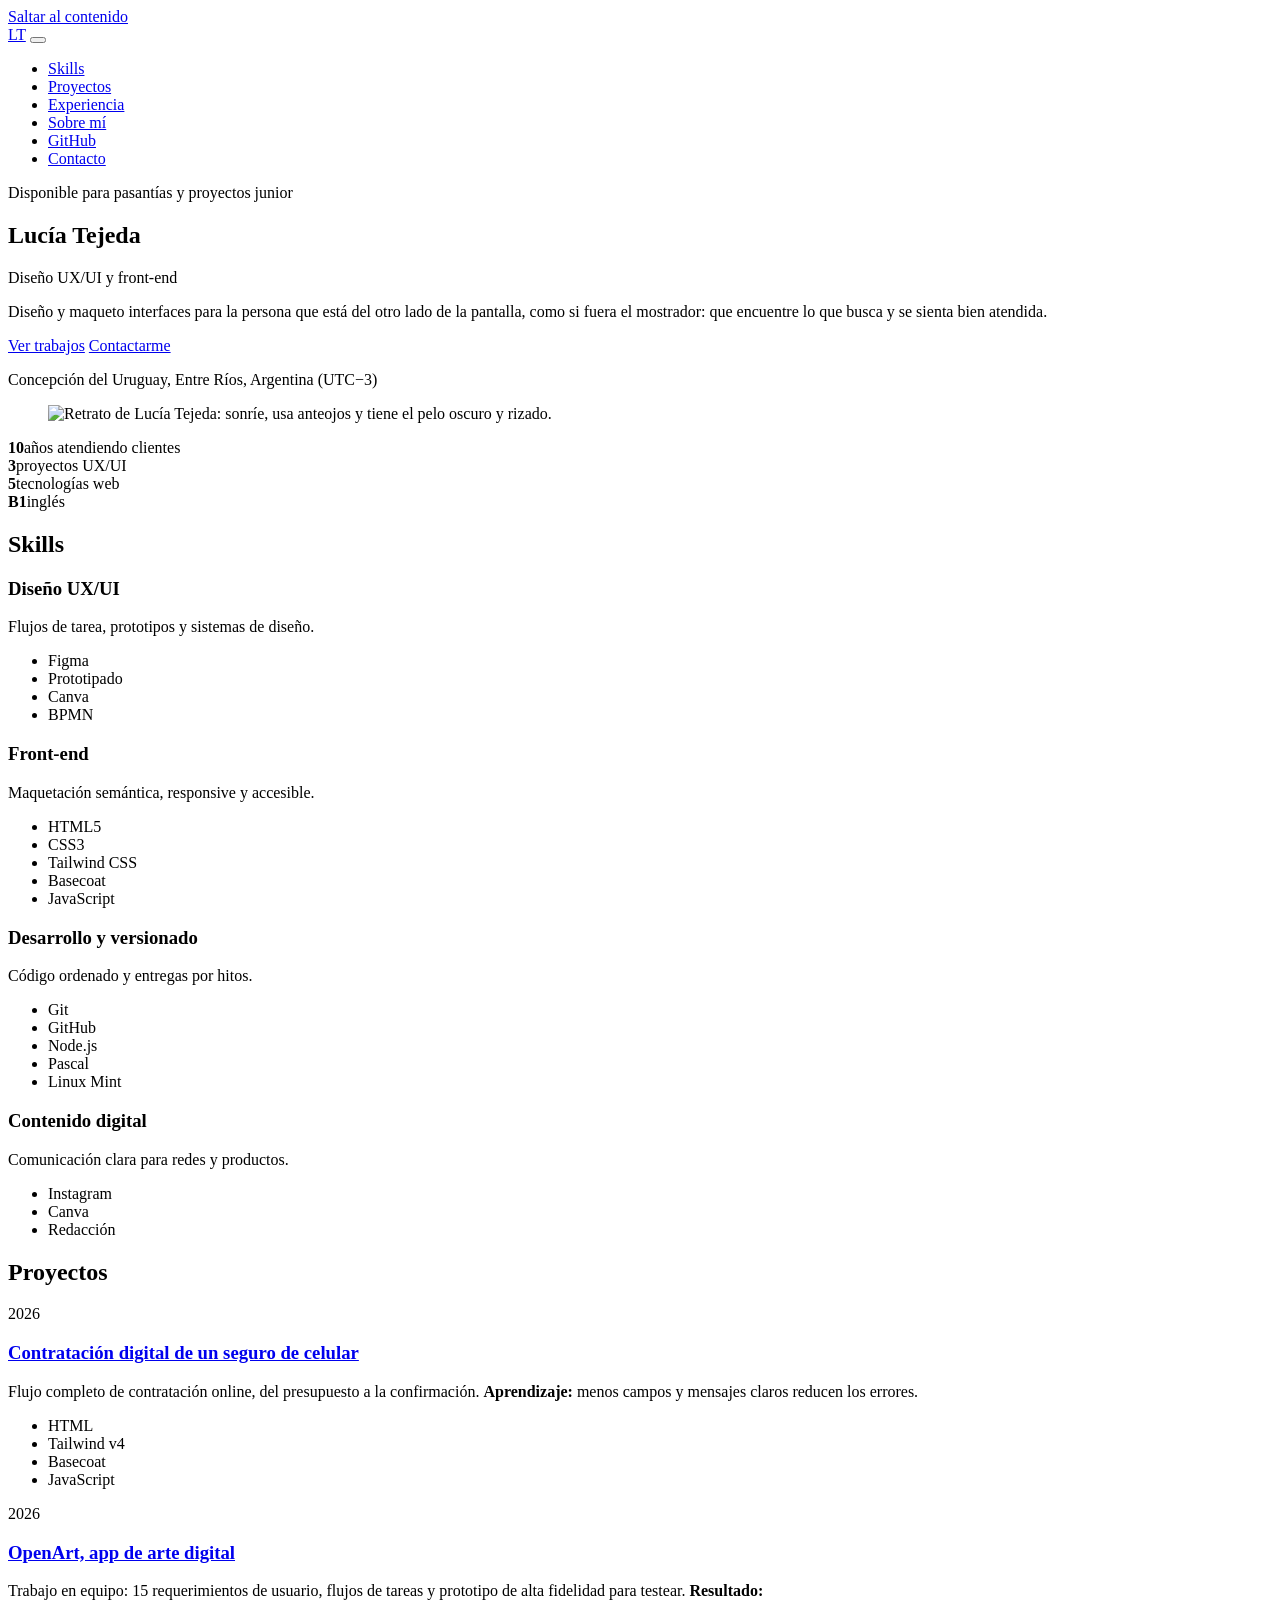
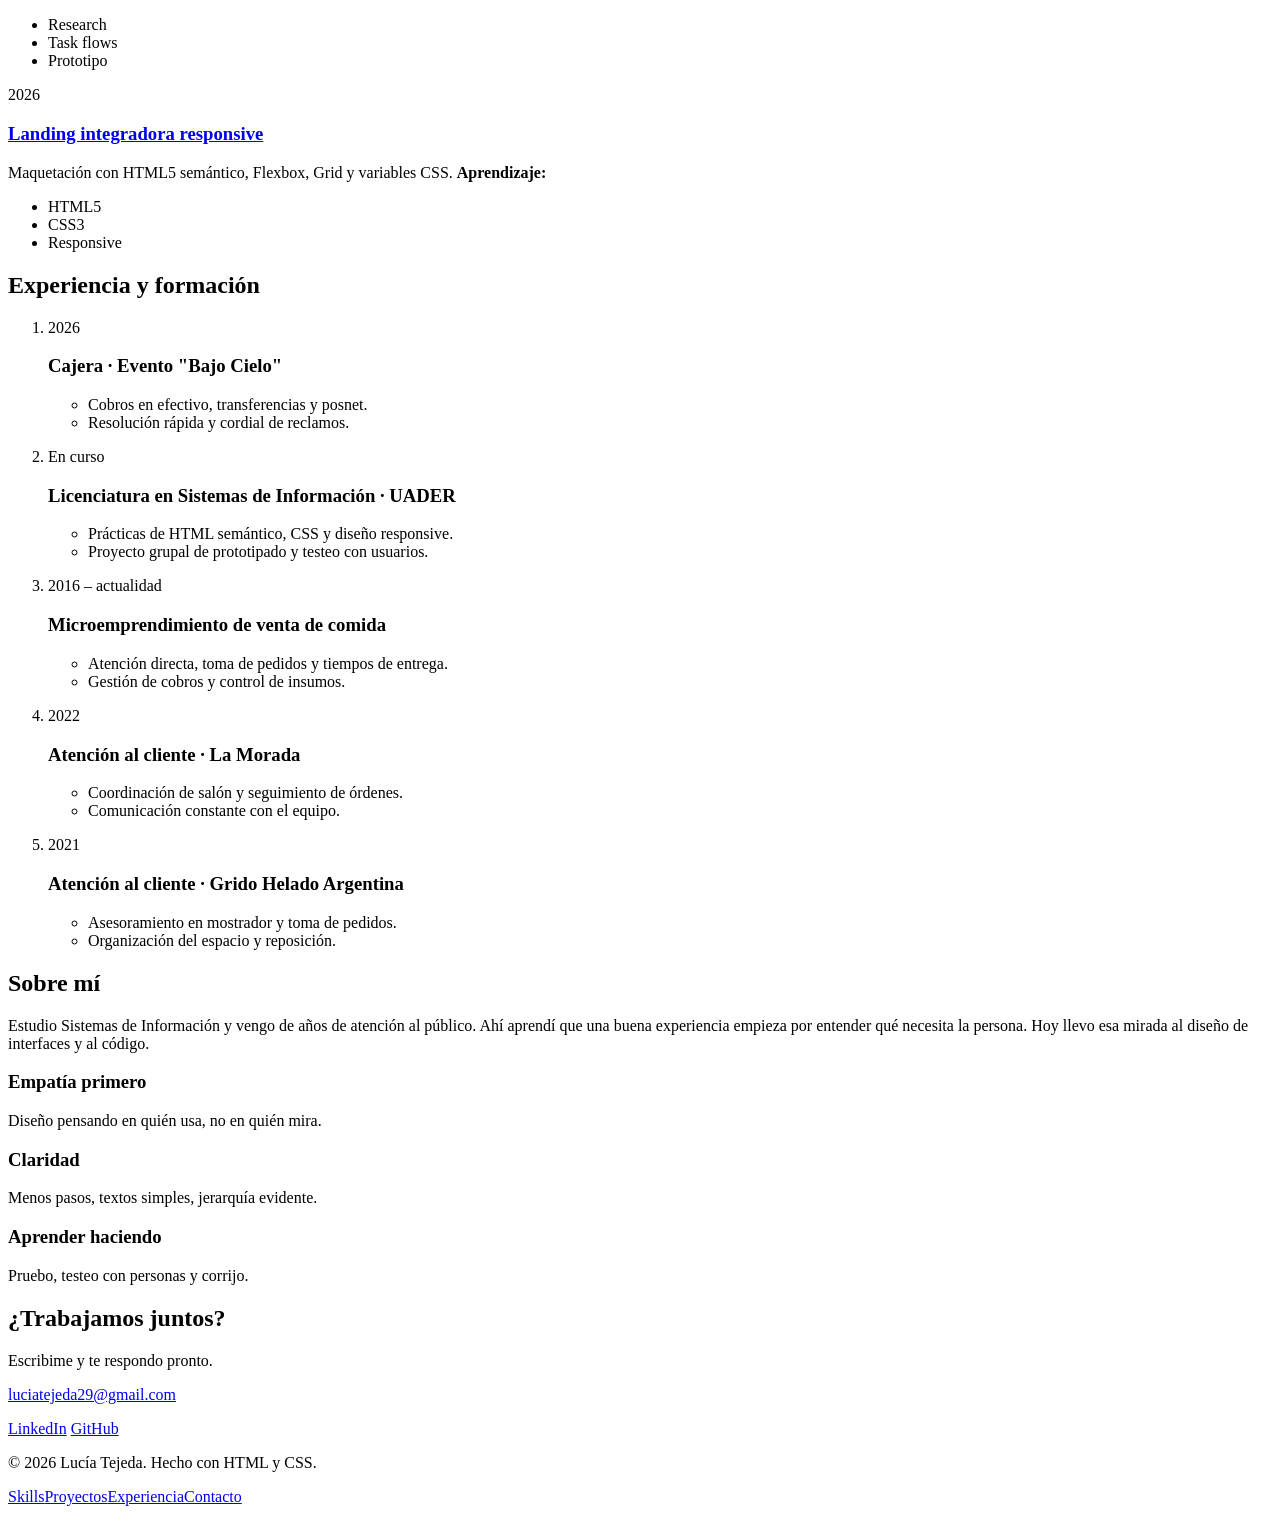
==== index.html @ 6cff3426 "Agrega estructura HTML base con las 9 secciones" ====
<!DOCTYPE html>
<html lang="es">
<head>
  <meta charset="UTF-8">
  <meta name="viewport" content="width=device-width, initial-scale=1">
  <title>Lucía Tejeda · Diseño UX/UI y front-end junior</title>
  <meta name="description" content="Portfolio de Lucía Tejeda, estudiante de Sistemas de Información. Diseño de interfaces centradas en las personas, con HTML, CSS y Tailwind.">
  <meta name="theme-color" content="#4B2E83">
  <meta property="og:type" content="website">
  <meta property="og:title" content="Lucía Tejeda · Diseño UX/UI y front-end junior">
  <meta property="og:description" content="Interfaces claras y accesibles, pensadas desde la atención al público.">
  <!-- COMPLETAR: reemplazá por tu URL pública real -->
  <meta property="og:image" content="https://luciatejeda29-prog.github.io/portfolio-lucia/assets/img/og-image.png">
  <link rel="icon" href="assets/favicon.svg" type="image/svg+xml">
  <link rel="preconnect" href="https://fonts.googleapis.com">
  <link rel="preconnect" href="https://fonts.gstatic.com" crossorigin>
  <link href="https://fonts.googleapis.com/css2?family=Bricolage+Grotesque:wght@600;700&family=Public+Sans:wght@400;500;600&display=swap" rel="stylesheet">
  <link rel="stylesheet" href="css/styles.css">
</head>
<body>
  <a class="skip" href="#main">Saltar al contenido</a>

  <header class="site-header">
    <div class="wrap bar">
      <a class="logo" href="#inicio" aria-label="Lucía Tejeda, ir al inicio">LT</a>
      <button class="menu-btn" aria-expanded="false" aria-controls="menu" aria-label="Abrir menú">
        <span></span><span></span><span></span>
      </button>
      <nav id="menu" class="menu" aria-label="Principal">
        <ul>
          <li><a href="#skills">Skills</a></li>
          <li><a href="#proyectos">Proyectos</a></li>
          <li><a href="#experiencia">Experiencia</a></li>
          <li><a href="#sobre-mi">Sobre mí</a></li>
          <li><a href="https://github.com/luciatejeda29-prog" target="_blank" rel="noopener noreferrer">GitHub</a></li>
          <li><a class="btn btn-primary" href="#contacto">Contacto</a></li>
        </ul>
      </nav>
    </div>
  </header>

  <main id="main">
    <section id="inicio" class="hero">
      <div class="wrap hero-grid">
        <div>
          <p class="badge"><span aria-hidden="true"></span>Disponible para pasantías y proyectos junior</p>
          <h1>Lucía Tejeda</h1>
          <p class="role">Diseño UX/UI y front-end</p>
          <p class="lead">Diseño y maqueto interfaces para la persona que está del otro lado de la pantalla, como si fuera el mostrador: que encuentre lo que busca y se sienta bien atendida.</p>
          <div class="actions">
            <a class="btn btn-primary" href="#proyectos">Ver trabajos</a>
            <a class="btn btn-secondary" href="#contacto">Contactarme</a>
          </div>
          <p class="meta">Concepción del Uruguay, Entre Ríos, Argentina (UTC−3)</p>
        </div>
        <figure class="portrait">
          <!-- COMPLETAR: guardá tu foto como assets/img/lucia.webp (480x480) -->
          <img src="assets/img/lucia.webp" width="480" height="480" alt="Retrato de Lucía Tejeda: sonríe, usa anteojos y tiene el pelo oscuro y rizado.">
        </figure>
      </div>
    </section>

    <section class="stats" aria-label="Highlights">
      <div class="wrap stats-grid">
        <div class="stat"><strong>10</strong><span>años atendiendo clientes</span></div>
        <div class="stat"><strong>3</strong><span>proyectos UX/UI</span></div>
        <div class="stat"><strong>5</strong><span>tecnologías web</span></div>
        <div class="stat"><strong>B1</strong><span>inglés</span></div>
      </div>
    </section>

    <section id="skills" class="section">
      <div class="wrap">
        <h2>Skills</h2>
        <div class="grid grid-4">
          <article class="card">
            <h3>Diseño UX/UI</h3>
            <p>Flujos de tarea, prototipos y sistemas de diseño.</p>
            <ul class="chips"><li>Figma</li><li>Prototipado</li><li>Canva</li><li>BPMN</li></ul>
          </article>
          <article class="card">
            <h3>Front-end</h3>
            <p>Maquetación semántica, responsive y accesible.</p>
            <ul class="chips"><li>HTML5</li><li>CSS3</li><li>Tailwind CSS</li><li>Basecoat</li><li>JavaScript</li></ul>
          </article>
          <article class="card">
            <h3>Desarrollo y versionado</h3>
            <p>Código ordenado y entregas por hitos.</p>
            <ul class="chips"><li>Git</li><li>GitHub</li><li>Node.js</li><li>Pascal</li><li>Linux Mint</li></ul>
          </article>
          <article class="card">
            <h3>Contenido digital</h3>
            <p>Comunicación clara para redes y productos.</p>
            <ul class="chips"><li>Instagram</li><li>Canva</li><li>Redacción</li></ul>
          </article>
        </div>
      </div>
    </section>

    <section id="proyectos" class="section alt">
      <div class="wrap">
        <h2>Proyectos</h2>
        <div class="grid grid-3">
          <article class="card project">
            <p class="year">2026</p>
            <h3><a class="stretched" href="caso-estudio-seguros.html">Contratación digital de un seguro de celular</a></h3>
            <p>Flujo completo de contratación online, del presupuesto a la confirmación. <strong>Aprendizaje:</strong> menos campos y mensajes claros reducen los errores. <!-- COMPLETAR con tu resultado real --></p>
            <ul class="chips"><li>HTML</li><li>Tailwind v4</li><li>Basecoat</li><li>JavaScript</li></ul>
          </article>
          <article class="card project">
            <p class="year">2026</p>
            <h3><a class="stretched" href="#" aria-disabled="true">OpenArt, app de arte digital</a></h3>
            <p>Trabajo en equipo: 15 requerimientos de usuario, flujos de tareas y prototipo de alta fidelidad para testear. <strong>Resultado:</strong> <!-- COMPLETAR --></p>
            <ul class="chips"><li>Research</li><li>Task flows</li><li>Prototipo</li></ul>
          </article>
          <article class="card project">
            <p class="year">2026</p>
            <h3><a class="stretched" href="#" aria-disabled="true">Landing integradora responsive</a></h3>
            <p>Maquetación con HTML5 semántico, Flexbox, Grid y variables CSS. <strong>Aprendizaje:</strong> <!-- COMPLETAR --></p>
            <ul class="chips"><li>HTML5</li><li>CSS3</li><li>Responsive</li></ul>
          </article>
        </div>
      </div>
    </section>

    <section id="experiencia" class="section">
      <div class="wrap narrow">
        <h2>Experiencia y formación</h2>
        <ol class="timeline">
          <li><p class="when">2026</p><h3>Cajera · Evento "Bajo Cielo"</h3>
            <ul><li>Cobros en efectivo, transferencias y posnet.</li><li>Resolución rápida y cordial de reclamos.</li></ul></li>
          <li><p class="when">En curso</p><h3>Licenciatura en Sistemas de Información · UADER</h3>
            <ul><li>Prácticas de HTML semántico, CSS y diseño responsive.</li><li>Proyecto grupal de prototipado y testeo con usuarios.</li></ul></li>
          <li><p class="when">2016 – actualidad</p><h3>Microemprendimiento de venta de comida</h3>
            <ul><li>Atención directa, toma de pedidos y tiempos de entrega.</li><li>Gestión de cobros y control de insumos.</li></ul></li>
          <li><p class="when">2022</p><h3>Atención al cliente · La Morada</h3>
            <ul><li>Coordinación de salón y seguimiento de órdenes.</li><li>Comunicación constante con el equipo.</li></ul></li>
          <li><p class="when">2021</p><h3>Atención al cliente · Grido Helado Argentina</h3>
            <ul><li>Asesoramiento en mostrador y toma de pedidos.</li><li>Organización del espacio y reposición.</li></ul></li>
        </ol>
      </div>
    </section>

    <section id="sobre-mi" class="section alt">
      <div class="wrap narrow">
        <h2>Sobre mí</h2>
        <p>Estudio Sistemas de Información y vengo de años de atención al público. Ahí aprendí que una buena experiencia empieza por entender qué necesita la persona. Hoy llevo esa mirada al diseño de interfaces y al código.</p>
        <div class="grid grid-3">
          <article class="card"><h3>Empatía primero</h3><p>Diseño pensando en quién usa, no en quién mira.</p></article>
          <article class="card"><h3>Claridad</h3><p>Menos pasos, textos simples, jerarquía evidente.</p></article>
          <article class="card"><h3>Aprender haciendo</h3><p>Pruebo, testeo con personas y corrijo.</p></article>
        </div>
      </div>
    </section>

    <section id="contacto" class="section">
      <div class="wrap contact">
        <h2>¿Trabajamos juntos?</h2>
        <p>Escribime y te respondo pronto.</p>
        <a class="btn btn-primary" href="mailto:luciatejeda29@gmail.com">luciatejeda29@gmail.com</a>
        <p class="links">
          <a href="https://www.linkedin.com/in/lucia-tejeda-38a52023b/" target="_blank" rel="noopener noreferrer">LinkedIn</a>
          <a href="https://github.com/luciatejeda29-prog" target="_blank" rel="noopener noreferrer">GitHub</a>
        </p>
      </div>
    </section>
  </main>

  <footer class="site-footer">
    <div class="wrap foot">
      <p>© 2026 Lucía Tejeda. Hecho con HTML y CSS.</p>
      <nav aria-label="Pie de página">
        <a href="#skills">Skills</a><a href="#proyectos">Proyectos</a><a href="#experiencia">Experiencia</a><a href="#contacto">Contacto</a>
      </nav>
    </div>
  </footer>
  <script src="js/main.js"></script>
</body>
</html>
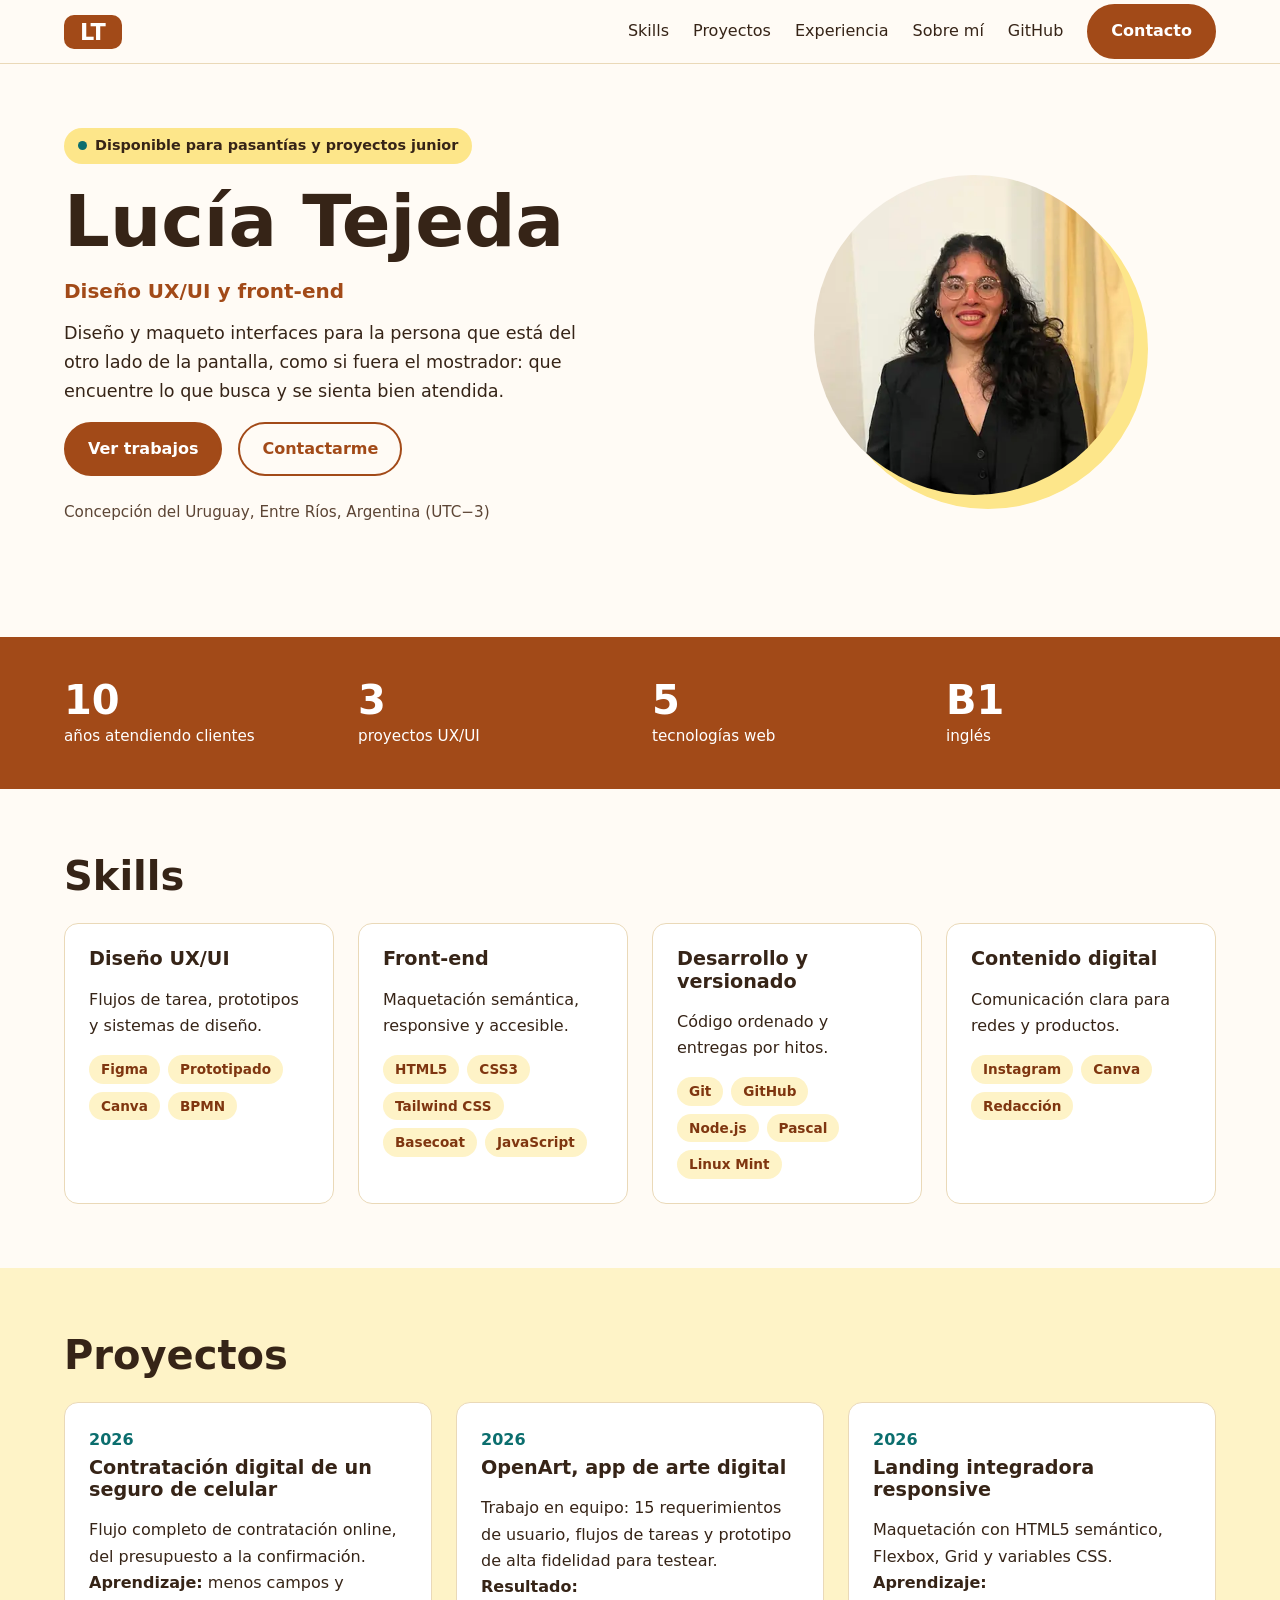
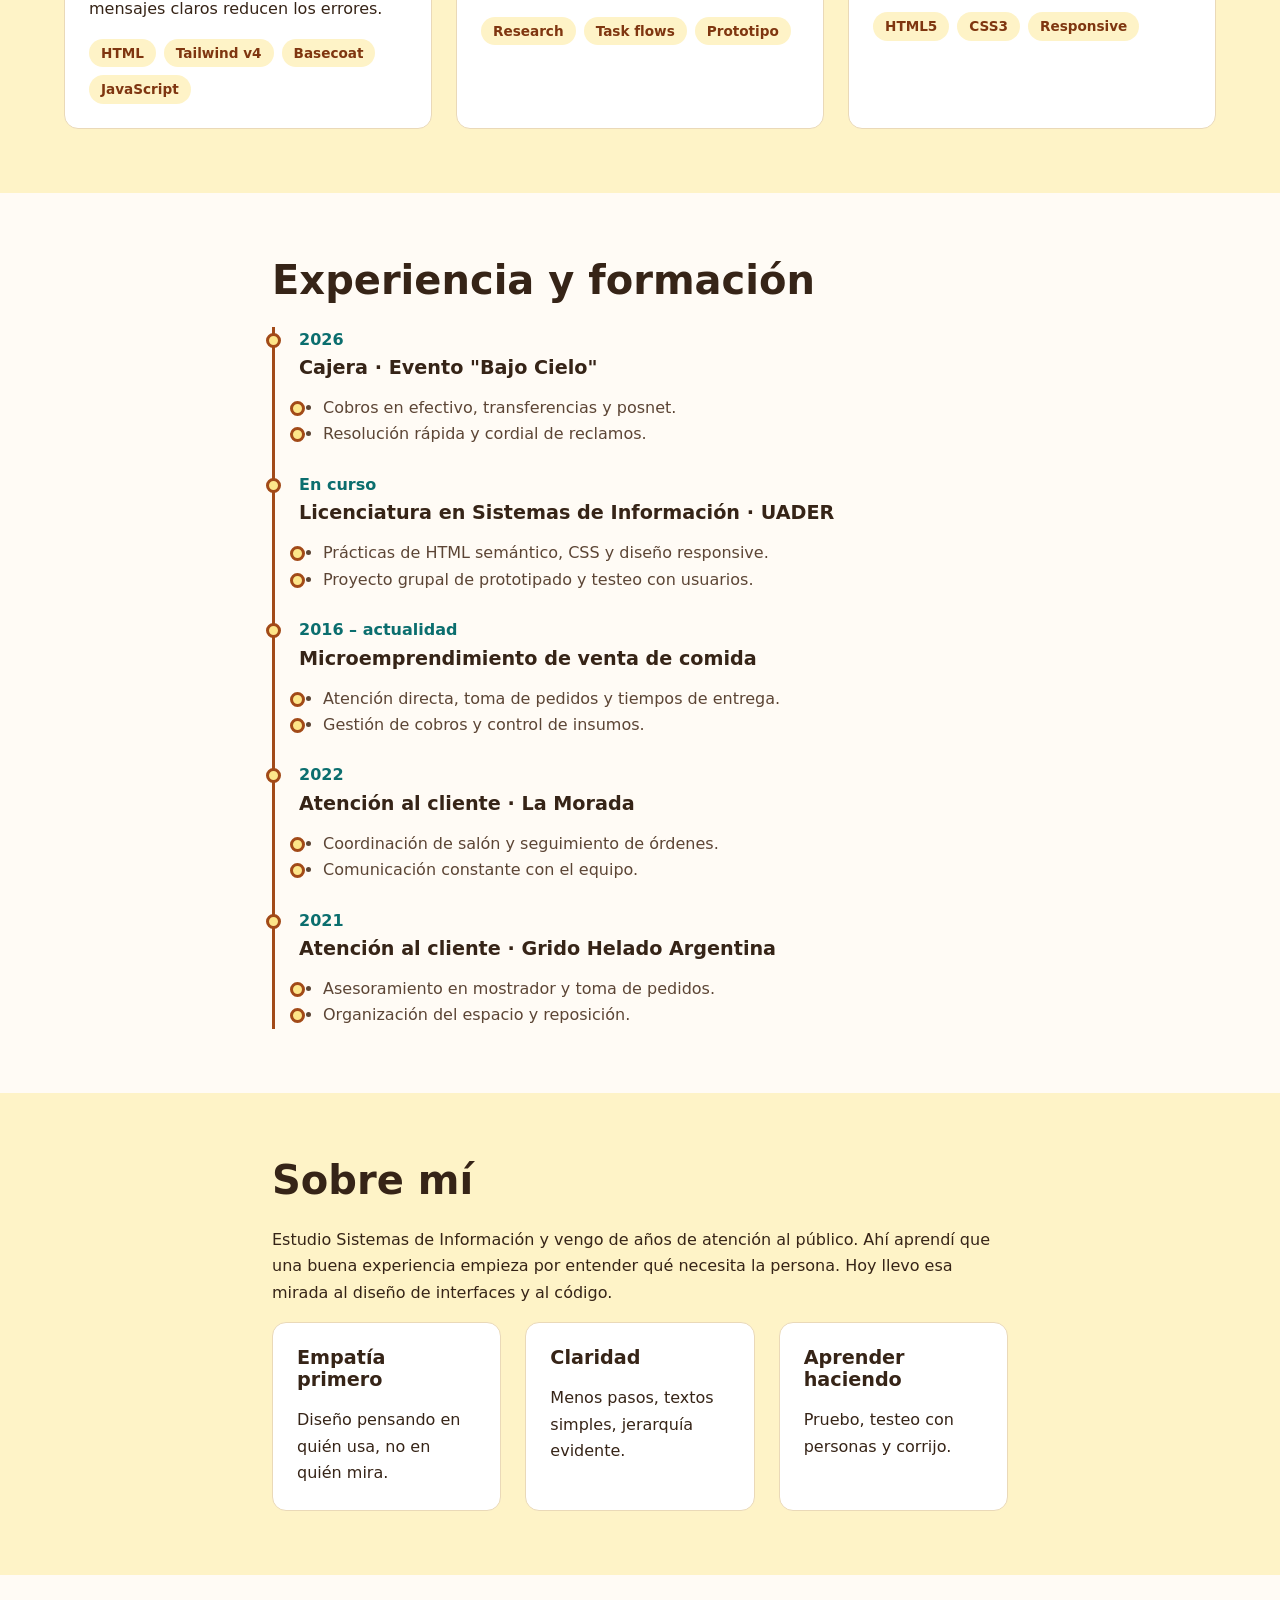
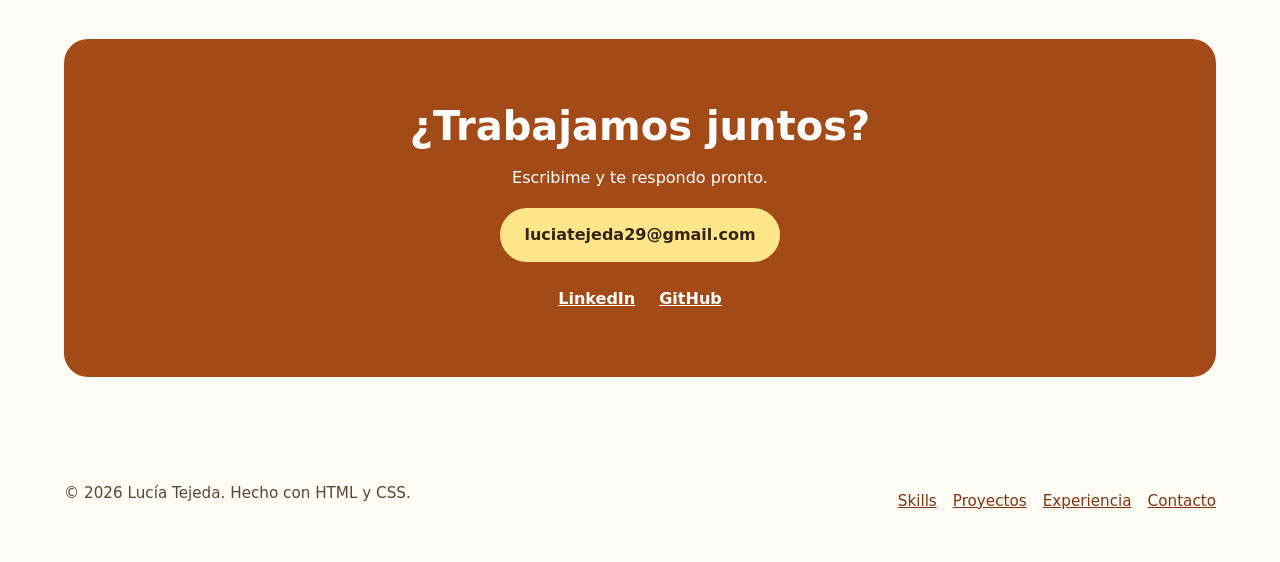
==== commit e063e45b: "Cambia paleta a terracota y crema" ====
--- a/index.html
+++ b/index.html
@@ -5,7 +5,7 @@
   <meta name="viewport" content="width=device-width, initial-scale=1">
   <title>Lucía Tejeda · Diseño UX/UI y front-end junior</title>
   <meta name="description" content="Portfolio de Lucía Tejeda, estudiante de Sistemas de Información. Diseño de interfaces centradas en las personas, con HTML, CSS y Tailwind.">
-  <meta name="theme-color" content="#4B2E83">
+  <meta name="theme-color" content="#A24A18">
   <meta property="og:type" content="website">
   <meta property="og:title" content="Lucía Tejeda · Diseño UX/UI y front-end junior">
   <meta property="og:description" content="Interfaces claras y accesibles, pensadas desde la atención al público.">
--- a/css/styles.css
+++ b/css/styles.css
@@ -0,0 +1,124 @@
+:root{
+   --bg:#FFFBF5; --surface:#fff; --alt:#FEF3C7; --ink:#362417; --muted:#5C4535;
+  --primary:#A24A18; --primary-d:#7F3610; --teal:#0B6E6E; --sun:#FDE68A; --line:#EAD9B8;
+  --font-h:"Bricolage Grotesque",system-ui,sans-serif; --font-b:"Public Sans",system-ui,sans-serif;
+  --s1:4px; --s2:8px; --s3:16px; --s4:24px; --s5:40px; --s6:64px; --r:14px; --header:64px;
+}
+*,*::before,*::after{box-sizing:border-box}
+html{scroll-behavior:smooth;scroll-padding-top:var(--header)}
+section[id]{scroll-margin-top:var(--header)}
+body{margin:0;background:var(--bg);color:var(--ink);font:400 1rem/1.65 var(--font-b)}
+h1,h2,h3{font-family:var(--font-h);line-height:1.15;margin:0 0 var(--s3)}
+h1{font-size:clamp(2.5rem,9vw,4.5rem)} h2{font-size:clamp(1.75rem,5vw,2.5rem);margin-bottom:var(--s4)} h3{font-size:1.2rem}
+p{margin:0 0 var(--s3)} ul,ol{margin:0;padding:0;list-style:none}
+img{max-width:100%;height:auto;display:block}
+a{color:var(--primary)}
+.wrap{width:min(100% - 2rem,72rem);margin-inline:auto} .narrow{max-width:46rem}
+.section{padding:var(--s6) 0} .alt{background:var(--alt)}
+
+:focus-visible{outline:3px solid var(--teal);outline-offset:3px;border-radius:4px}
+.skip{position:absolute;left:var(--s3);top:-100px;background:var(--ink);color:#fff;padding:var(--s2) var(--s3);z-index:100;border-radius:8px}
+.skip:focus{top:var(--s2)}
+
+/* Header */
+.site-header{position:sticky;top:0;z-index:50;background:rgba(255,251,245,.95);border-bottom:1px solid var(--line);height:var(--header)}
+.bar{display:flex;align-items:center;justify-content:space-between;height:100%}
+.logo{font:700 1.4rem var(--font-h);text-decoration:none;color:#fff;background:var(--primary);padding:var(--s1) var(--s3);border-radius:10px}
+.menu-btn{background:none;border:0;padding:var(--s2);cursor:pointer;display:grid;gap:5px}
+.menu-btn span{width:26px;height:3px;background:var(--ink);border-radius:2px;transition:transform .2s}
+.menu{display:none;position:absolute;top:var(--header);left:0;right:0;background:var(--bg);border-bottom:1px solid var(--line);padding:var(--s3)}
+.menu.open{display:block}
+.menu ul{display:grid;gap:var(--s2)}
+.menu a:not(.btn){display:block;padding:var(--s2) 0;color:var(--ink);text-decoration:none;font-weight:500}
+.menu a:not(.btn):hover{color:var(--primary);text-decoration:underline}
+
+/* Buttons */
+.btn{display:inline-block;padding:12px 22px;border-radius:999px;font-weight:600;text-decoration:none;border:2px solid var(--primary);transition:background .2s,transform .1s}
+.btn-primary{background:var(--primary);color:#fff} .btn-primary:hover{background:var(--primary-d)}
+.btn-secondary{background:transparent;color:var(--primary)} .btn-secondary:hover{background:var(--alt)}
+.btn:active{transform:scale(.97)}
+
+/* Hero */
+.hero{padding:var(--s5) 0 var(--s6)}
+.hero-grid{display:grid;gap:var(--s5);align-items:center}
+.badge{display:inline-flex;align-items:center;gap:var(--s2);background:var(--sun);color:var(--ink);font-weight:600;font-size:.9rem;padding:6px 14px;border-radius:999px}
+.badge span{width:9px;height:9px;border-radius:50%;background:var(--teal)}
+.role{font:600 1.25rem var(--font-h);color:var(--primary)}
+.lead{font-size:1.1rem;max-width:34rem} .meta{color:var(--muted);font-size:.95rem;margin-top:var(--s4)}
+.actions{display:flex;flex-wrap:wrap;gap:var(--s3)}
+.portrait{margin:0;justify-self:center;width:min(100%,20rem);position:relative}
+.portrait::before{content:"";position:absolute;inset:14px -14px -14px 14px;background:var(--sun);border-radius:50%}
+.portrait img{position:relative;border-radius:50%;aspect-ratio:1;object-fit:cover;background:var(--alt)}
+
+/* Stats */
+.stats{background:var(--primary);color:#fff;padding:var(--s5) 0}
+.stats-grid{display:grid;grid-template-columns:1fr 1fr;gap:var(--s4)}
+.stat strong{display:block;font:700 2.5rem var(--font-h)} .stat span{font-size:.95rem}
+
+/* Cards */
+.grid{display:grid;gap:var(--s4)}
+.card{background:var(--surface);border:1px solid var(--line);border-radius:var(--r);padding:var(--s4);position:relative;transition:transform .2s,box-shadow .2s}
+.card:hover{transform:translateY(-4px);box-shadow:0 10px 24px rgba(162,74,24,.15)}
+.card:active{transform:translateY(-1px)}
+.card p:last-child{margin-bottom:0}
+.chips{display:flex;flex-wrap:wrap;gap:var(--s2);margin-top:var(--s3)}
+.chips li{background:var(--alt);color:var(--primary-d);font-size:.85rem;font-weight:600;padding:3px 12px;border-radius:999px}
+.project .year{color:var(--teal);font-weight:600;margin-bottom:var(--s1)}
+.project h3 a{color:var(--ink);text-decoration:none}
+.stretched::after{content:"";position:absolute;inset:0;border-radius:var(--r)}
+.stretched:focus-visible{outline:none} .card:has(.stretched:focus-visible){outline:3px solid var(--teal);outline-offset:3px}
+
+/* Timeline */
+.timeline{border-left:3px solid var(--primary);padding-left:var(--s4);display:grid;gap:var(--s4)}
+.timeline li{position:relative}
+.timeline li::before{content:"";position:absolute;left:calc(-1 * var(--s4) - 9px);top:6px;width:15px;height:15px;border-radius:50%;background:var(--sun);border:3px solid var(--primary)}
+.when{font-weight:600;color:var(--teal);margin-bottom:var(--s1)}
+.timeline ul{list-style:disc;padding-left:var(--s4);color:var(--muted)}
+
+/* Contact + footer */
+.contact{text-align:center;background:var(--primary);color:#fff;border-radius:24px;padding:var(--s6) var(--s3)}
+.contact h2{margin-bottom:var(--s3)}
+.contact .btn-primary{background:var(--sun);color:var(--ink);border-color:var(--sun);overflow-wrap:anywhere}
+.contact .btn-primary:hover{background:#fff}
+.contact .links{margin:var(--s4) 0 0;display:flex;justify-content:center;gap:var(--s4)}
+.contact .links a{color:#fff;font-weight:600}
+.site-footer{padding:var(--s5) 0;color:var(--muted);font-size:.95rem}
+.foot{display:grid;gap:var(--s3)}
+.foot nav{display:flex;flex-wrap:wrap;gap:var(--s3)}
+.foot a{color:var(--primary-d)}
+
+/* 768px */
+@media (min-width:768px){
+  .stats-grid{grid-template-columns:repeat(4,1fr)}
+  .grid-3{grid-template-columns:repeat(3,1fr)} .grid-4{grid-template-columns:repeat(2,1fr)}
+  .foot{grid-template-columns:1fr auto;align-items:center}
+  .hero-grid{grid-template-columns:1.3fr 1fr}
+}
+/* Desktop: menú horizontal */
+@media (min-width:960px){
+  .menu-btn{display:none}
+  .menu{display:block;position:static;background:none;border:0;padding:0}
+  .menu ul{display:flex;align-items:center;gap:var(--s4)}
+}
+/* 1280px */
+@media (min-width:1280px){
+  .grid-4{grid-template-columns:repeat(4,1fr)}
+  .hero{padding:var(--s6) 0 calc(var(--s6) * 1.5)}
+}
+@media (prefers-reduced-motion:reduce){
+  html{scroll-behavior:auto}
+  *{transition:none!important}
+  .card:hover{transform:none}
+}
+
+/* Caso de estudio */
+.case h1{font-size:clamp(2rem,6vw,3rem)}
+.case h2{margin-top:var(--s5)}
+.case .year{color:var(--teal);font-weight:600;margin-bottom:var(--s2)}
+.facts{display:grid;gap:var(--s3);margin:var(--s4) 0;padding:var(--s4);background:var(--alt);border-radius:var(--r)}
+.facts dt{font-weight:600;color:var(--primary-d)} .facts dd{margin:0}
+.steps{display:grid;gap:var(--s4)}
+.steps li{border-left:3px solid var(--primary);padding-left:var(--s3)}
+.steps h3{margin-bottom:var(--s1)}
+.bullets{list-style:disc;padding-left:var(--s4);display:grid;gap:var(--s2)}
+@media (min-width:768px){.facts{grid-template-columns:1fr 1fr}}
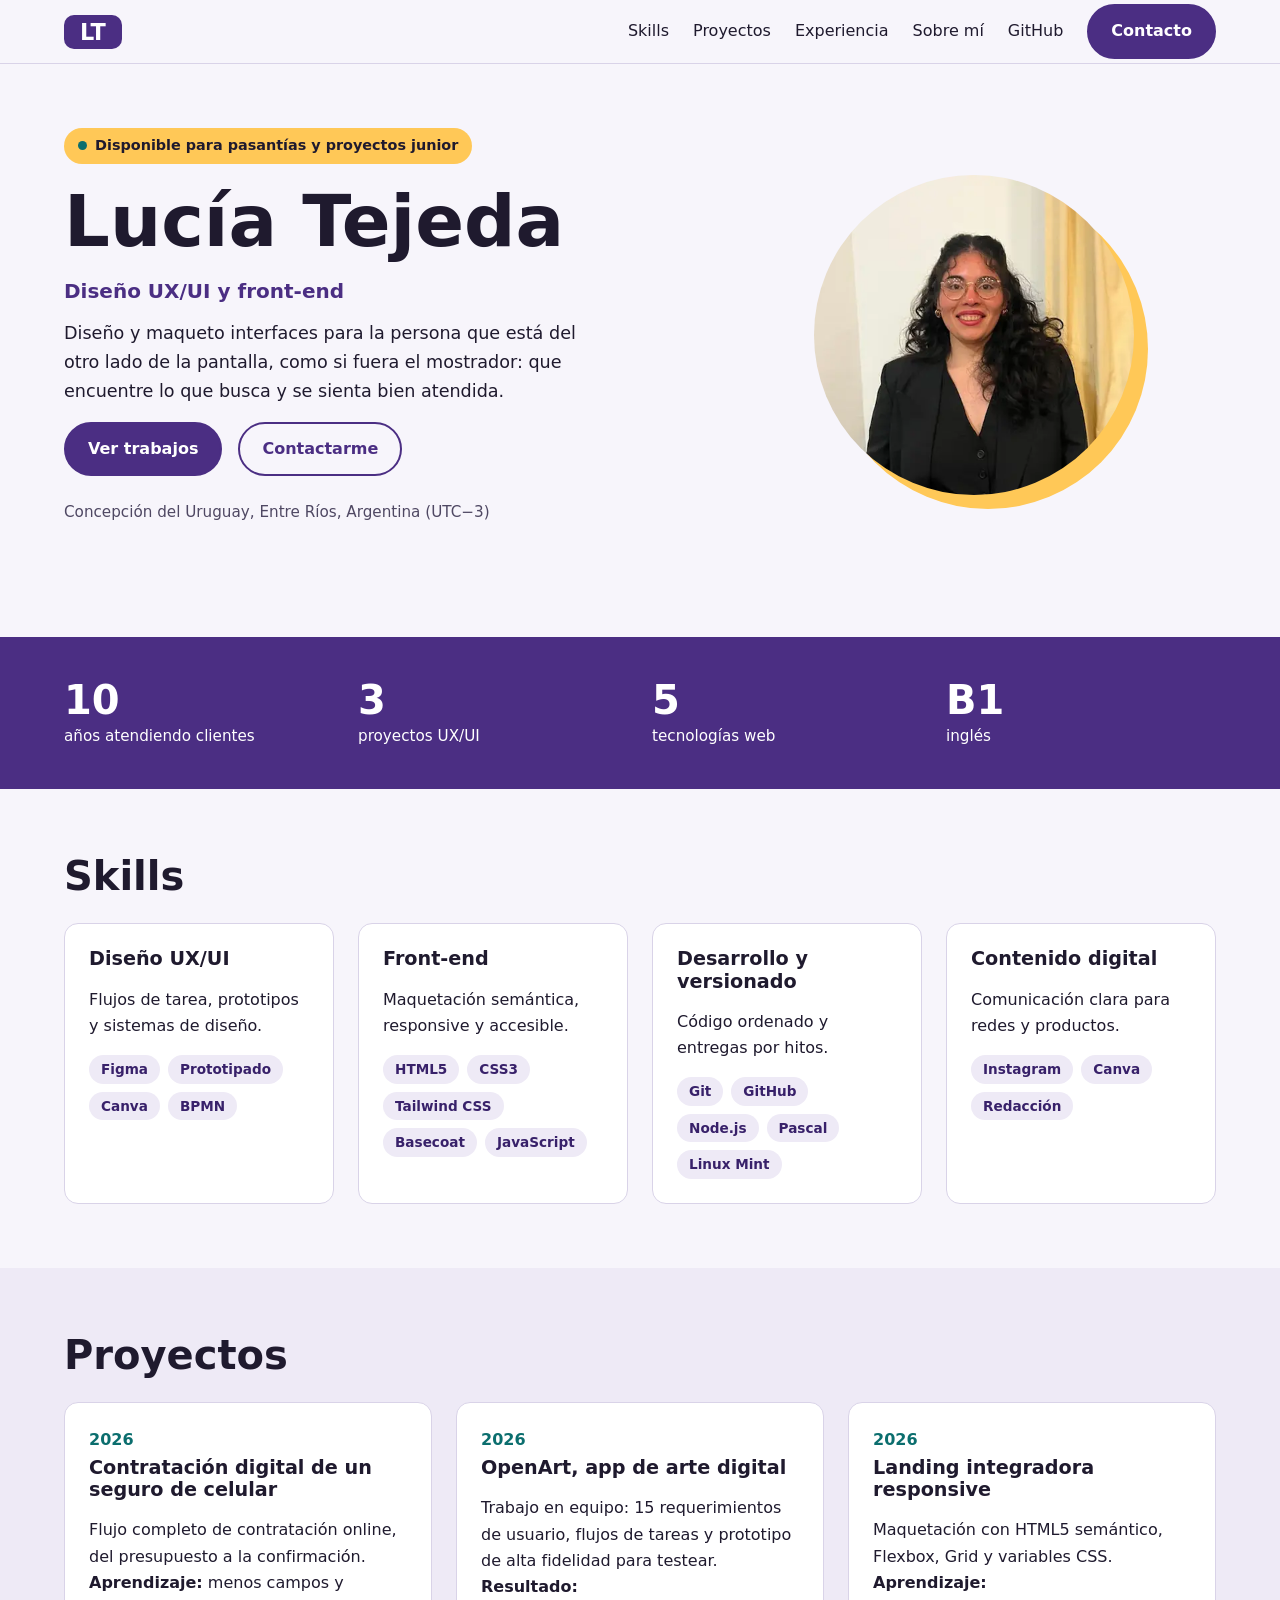
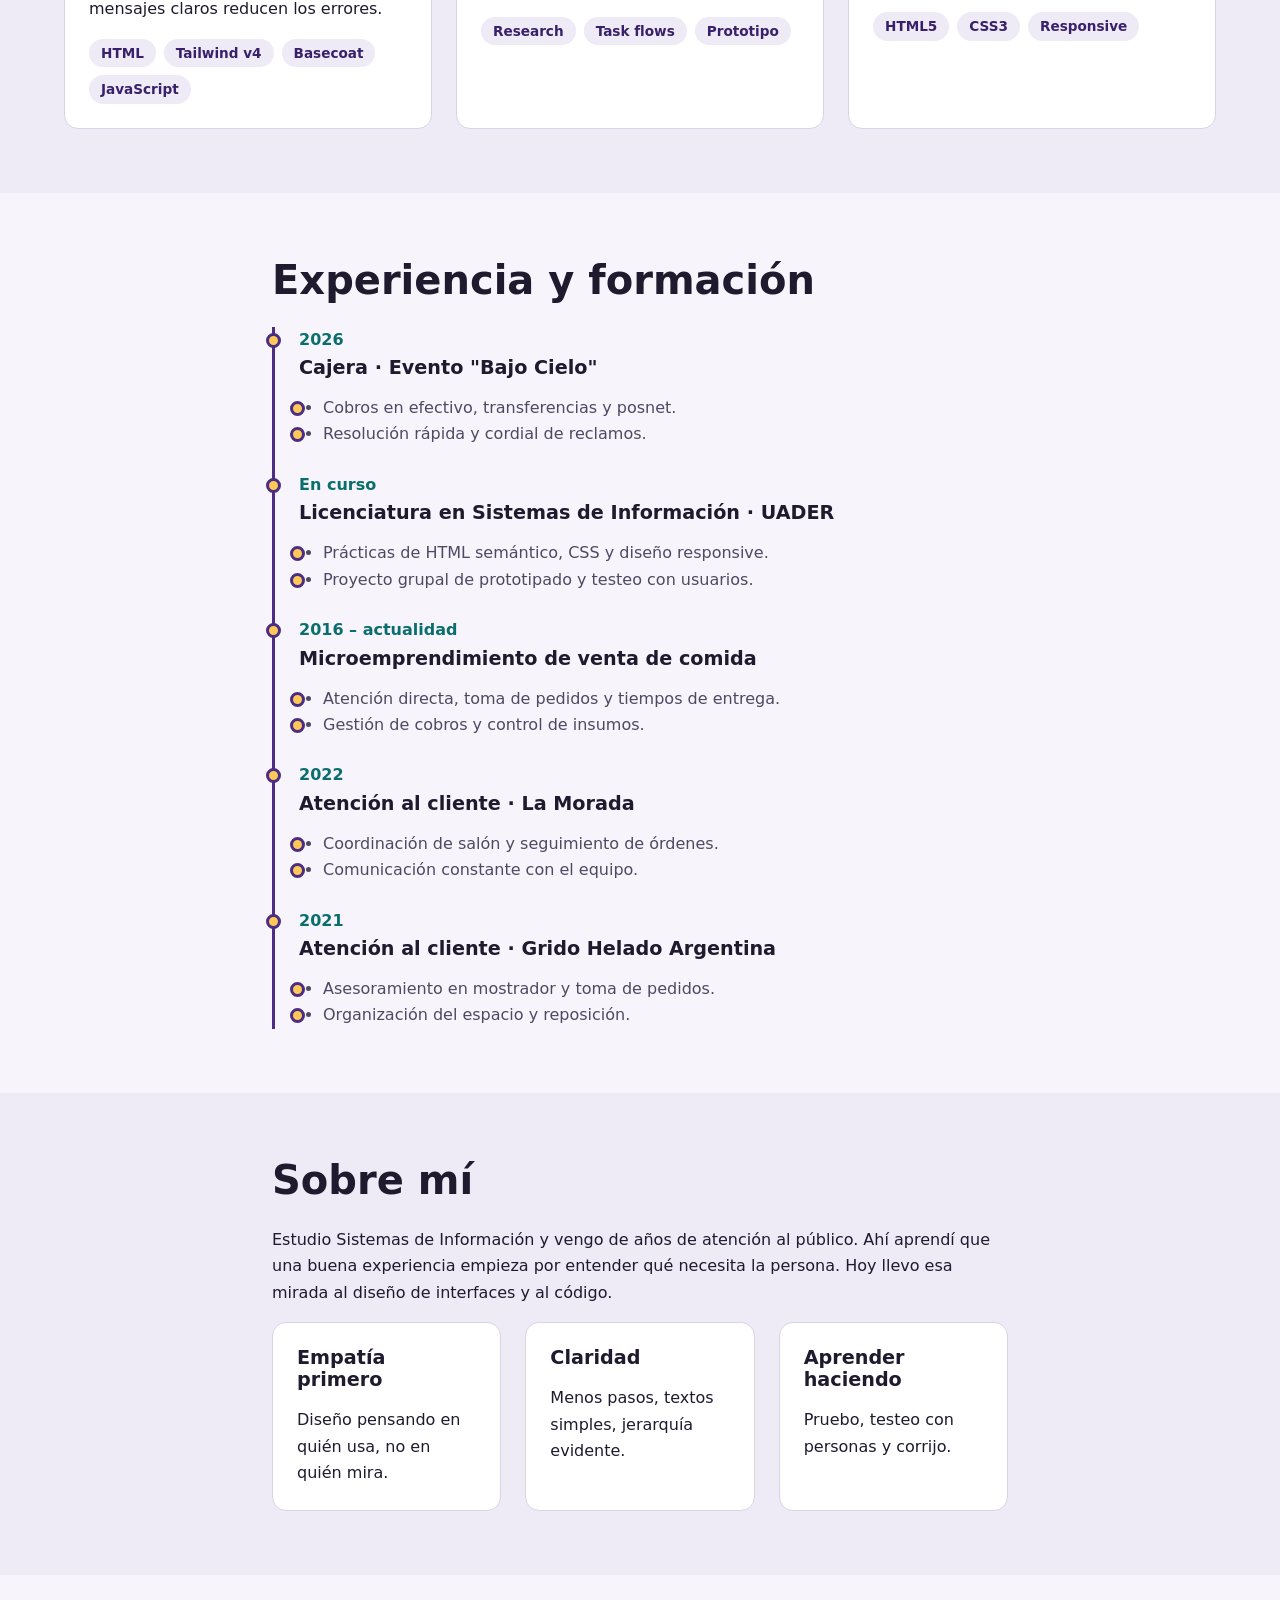
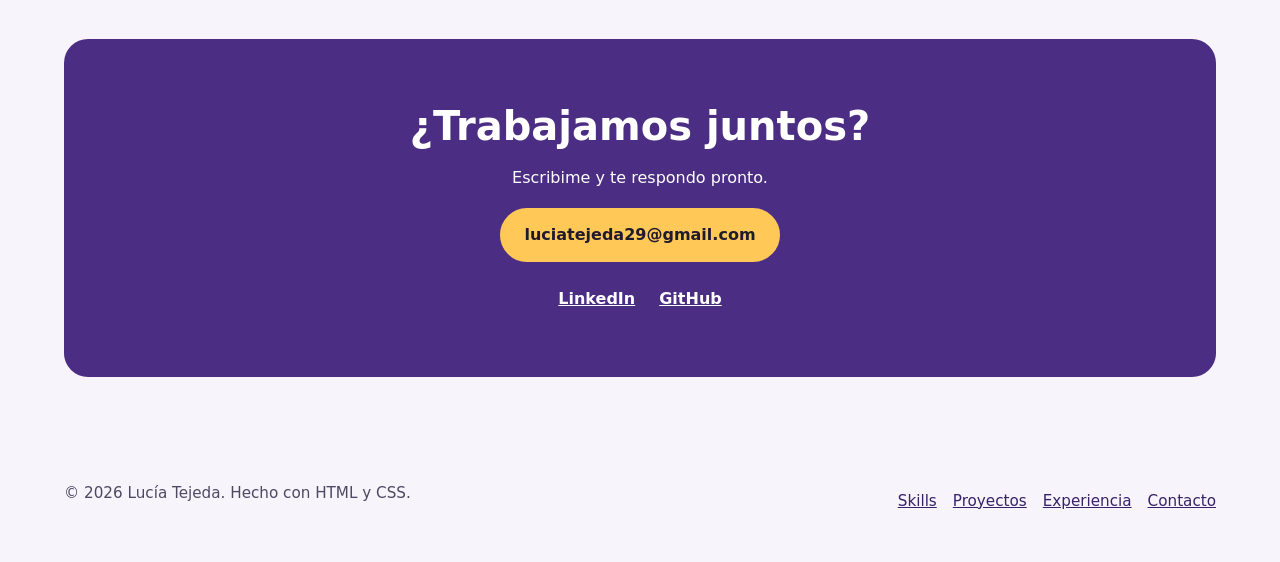
==== commit 9ed25f16: "Revert "Cambia paleta a terracota y crema" This reverts commit e063e45bc8142e0e26f0b6902178de57c9594" ====
--- a/index.html
+++ b/index.html
@@ -5,7 +5,7 @@
   <meta name="viewport" content="width=device-width, initial-scale=1">
   <title>Lucía Tejeda · Diseño UX/UI y front-end junior</title>
   <meta name="description" content="Portfolio de Lucía Tejeda, estudiante de Sistemas de Información. Diseño de interfaces centradas en las personas, con HTML, CSS y Tailwind.">
-  <meta name="theme-color" content="#A24A18">
+  <meta name="theme-color" content="#4B2E83">
   <meta property="og:type" content="website">
   <meta property="og:title" content="Lucía Tejeda · Diseño UX/UI y front-end junior">
   <meta property="og:description" content="Interfaces claras y accesibles, pensadas desde la atención al público.">
--- a/css/styles.css
+++ b/css/styles.css
@@ -1,6 +1,6 @@
 :root{
-   --bg:#FFFBF5; --surface:#fff; --alt:#FEF3C7; --ink:#362417; --muted:#5C4535;
-  --primary:#A24A18; --primary-d:#7F3610; --teal:#0B6E6E; --sun:#FDE68A; --line:#EAD9B8;
+  --bg:#F7F5FB; --surface:#fff; --alt:#EEEAF6; --ink:#1F1A2E; --muted:#4F4863;
+  --primary:#4B2E83; --primary-d:#38216A; --teal:#0B6E6E; --sun:#FFC857; --line:#D9D3E8;
   --font-h:"Bricolage Grotesque",system-ui,sans-serif; --font-b:"Public Sans",system-ui,sans-serif;
   --s1:4px; --s2:8px; --s3:16px; --s4:24px; --s5:40px; --s6:64px; --r:14px; --header:64px;
 }
@@ -21,7 +21,7 @@
 .skip:focus{top:var(--s2)}
 
 /* Header */
-.site-header{position:sticky;top:0;z-index:50;background:rgba(255,251,245,.95);border-bottom:1px solid var(--line);height:var(--header)}
+.site-header{position:sticky;top:0;z-index:50;background:rgba(247,245,251,.95);border-bottom:1px solid var(--line);height:var(--header)}
 .bar{display:flex;align-items:center;justify-content:space-between;height:100%}
 .logo{font:700 1.4rem var(--font-h);text-decoration:none;color:#fff;background:var(--primary);padding:var(--s1) var(--s3);border-radius:10px}
 .menu-btn{background:none;border:0;padding:var(--s2);cursor:pointer;display:grid;gap:5px}
@@ -58,7 +58,7 @@
 /* Cards */
 .grid{display:grid;gap:var(--s4)}
 .card{background:var(--surface);border:1px solid var(--line);border-radius:var(--r);padding:var(--s4);position:relative;transition:transform .2s,box-shadow .2s}
-.card:hover{transform:translateY(-4px);box-shadow:0 10px 24px rgba(162,74,24,.15)}
+.card:hover{transform:translateY(-4px);box-shadow:0 10px 24px rgba(75,46,131,.15)}
 .card:active{transform:translateY(-1px)}
 .card p:last-child{margin-bottom:0}
 .chips{display:flex;flex-wrap:wrap;gap:var(--s2);margin-top:var(--s3)}
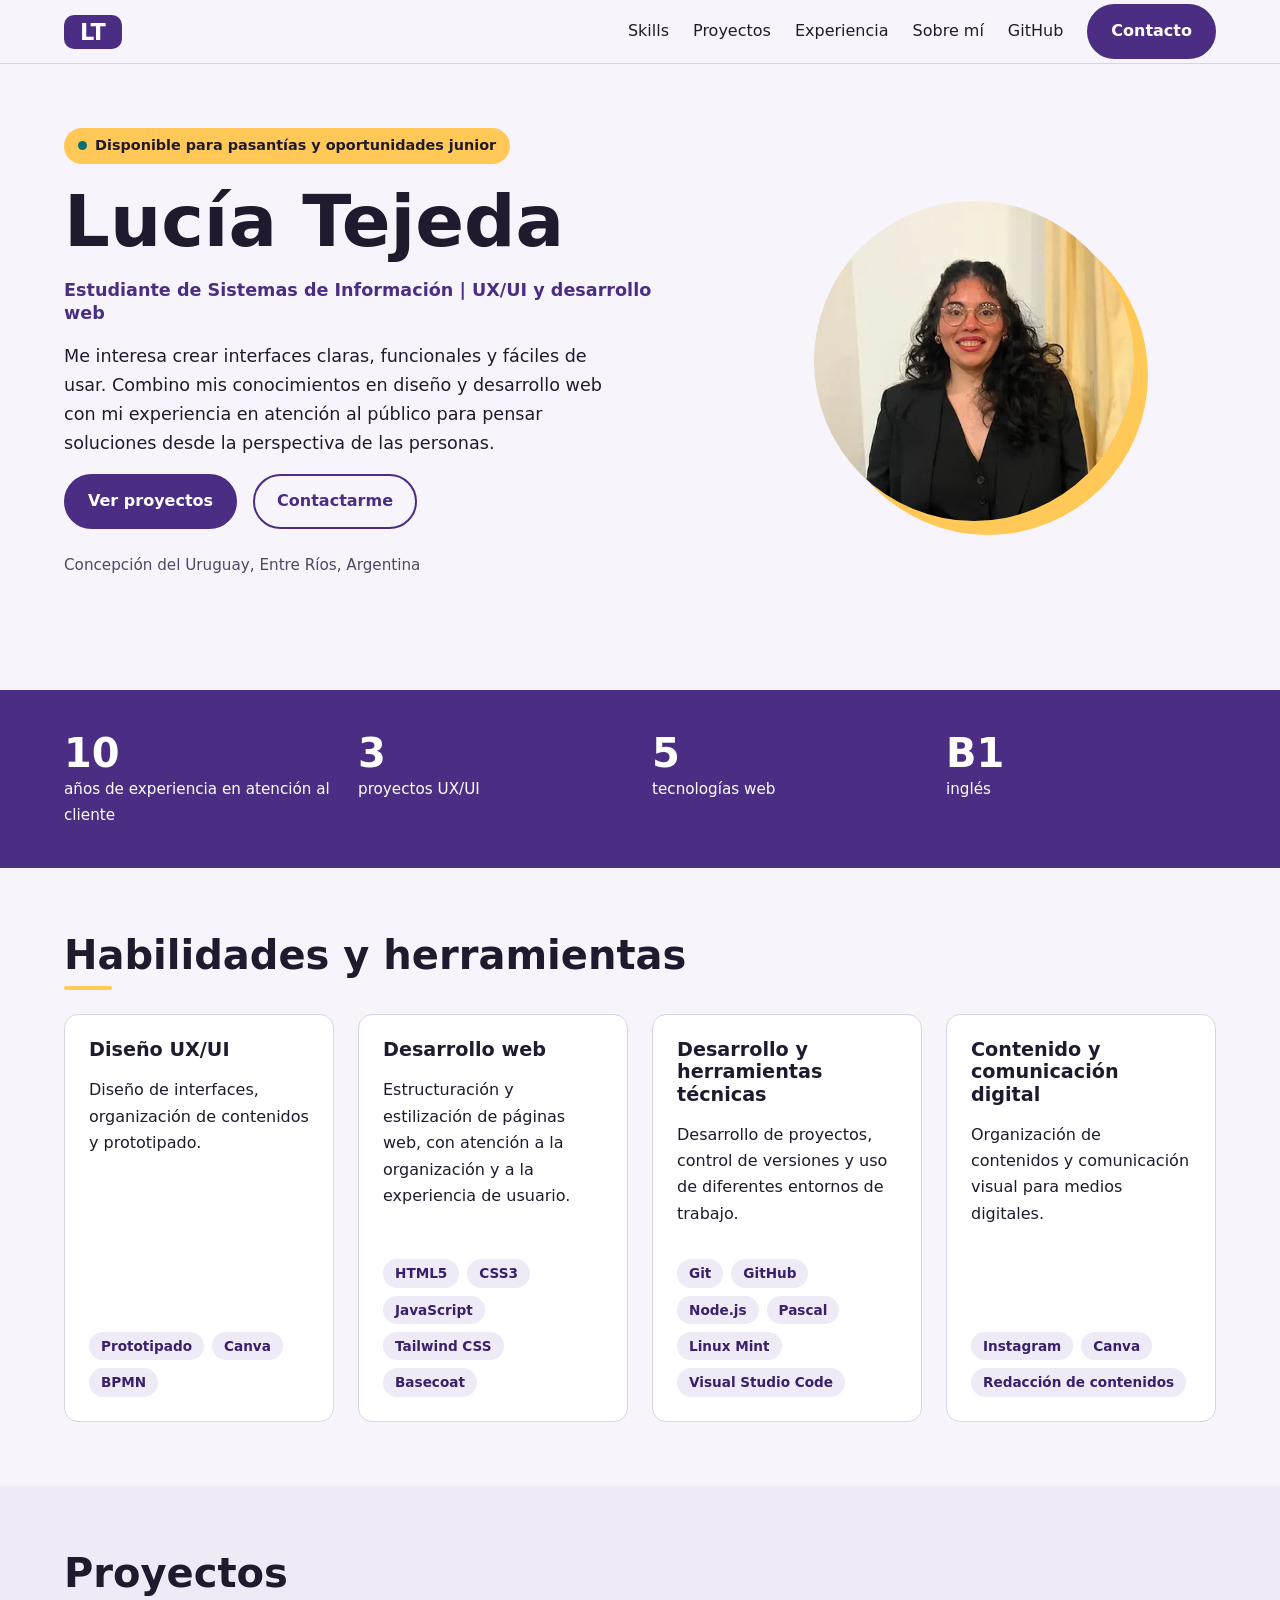
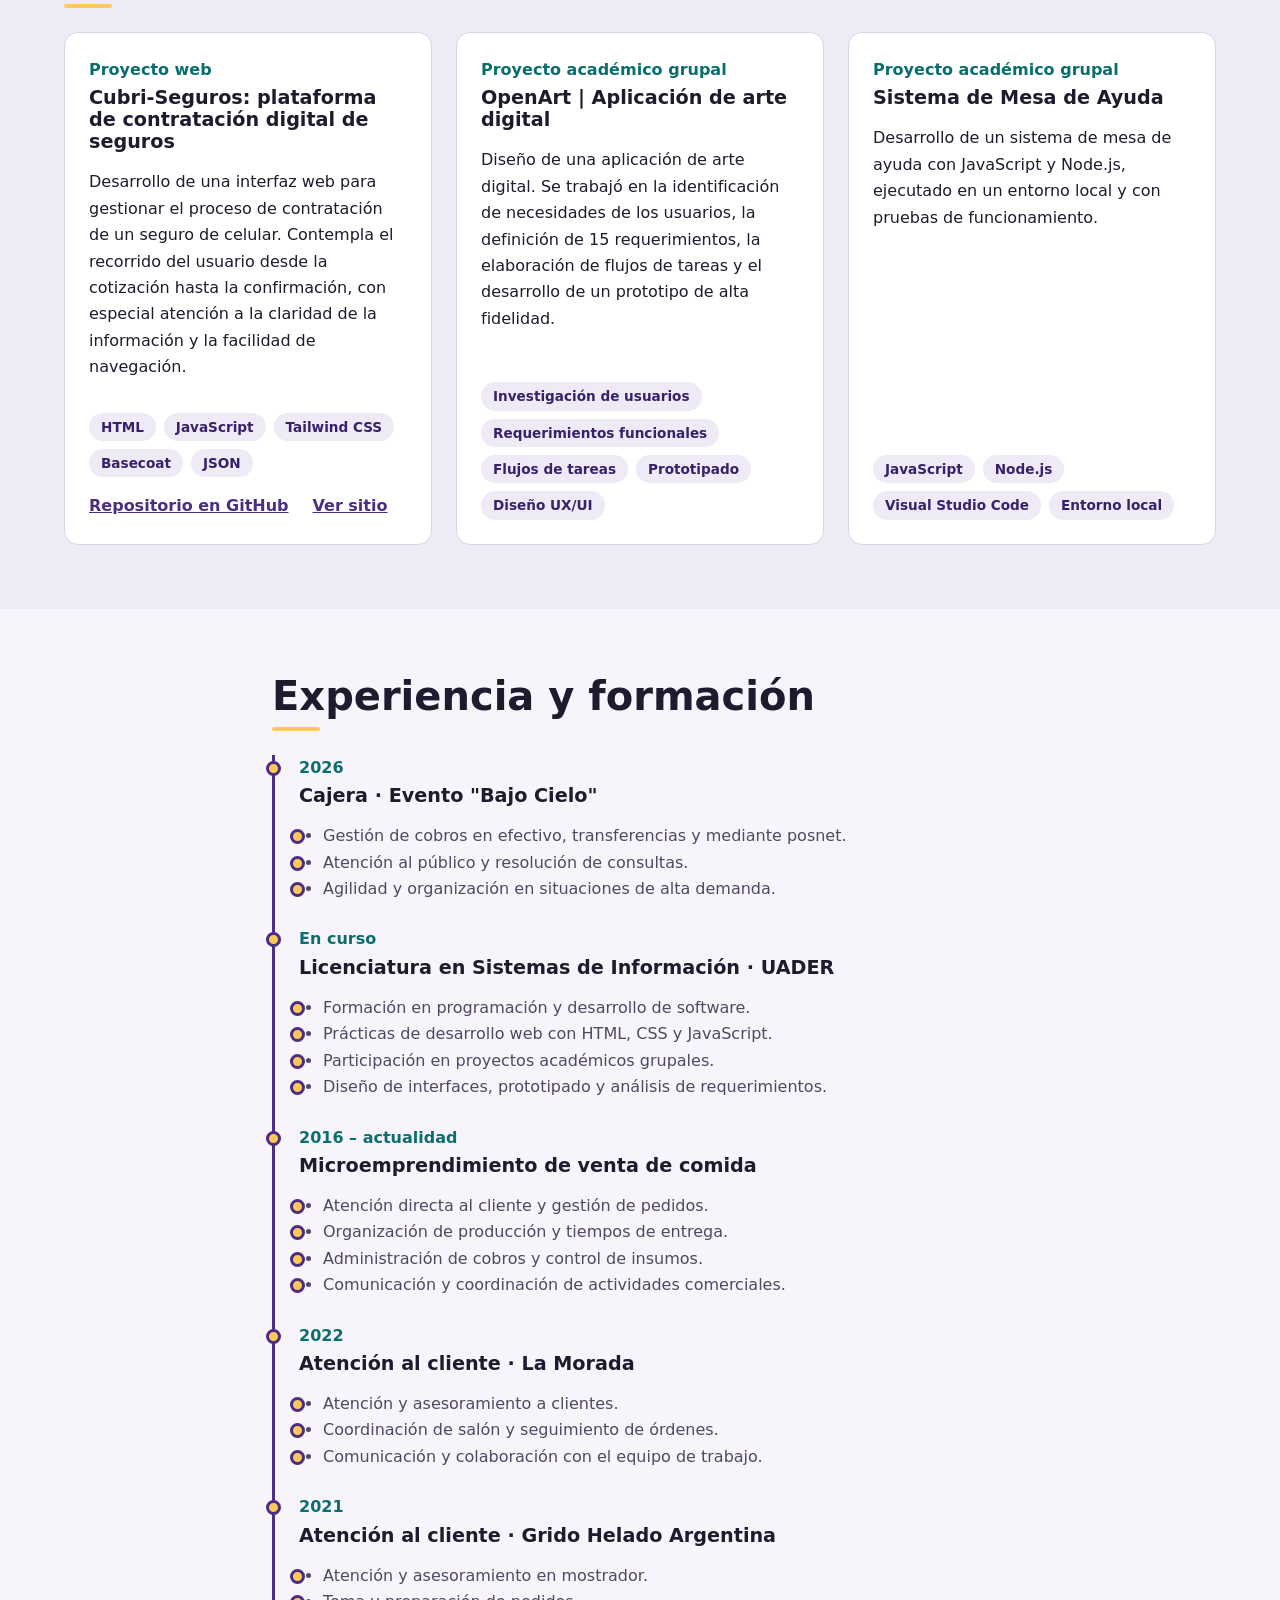
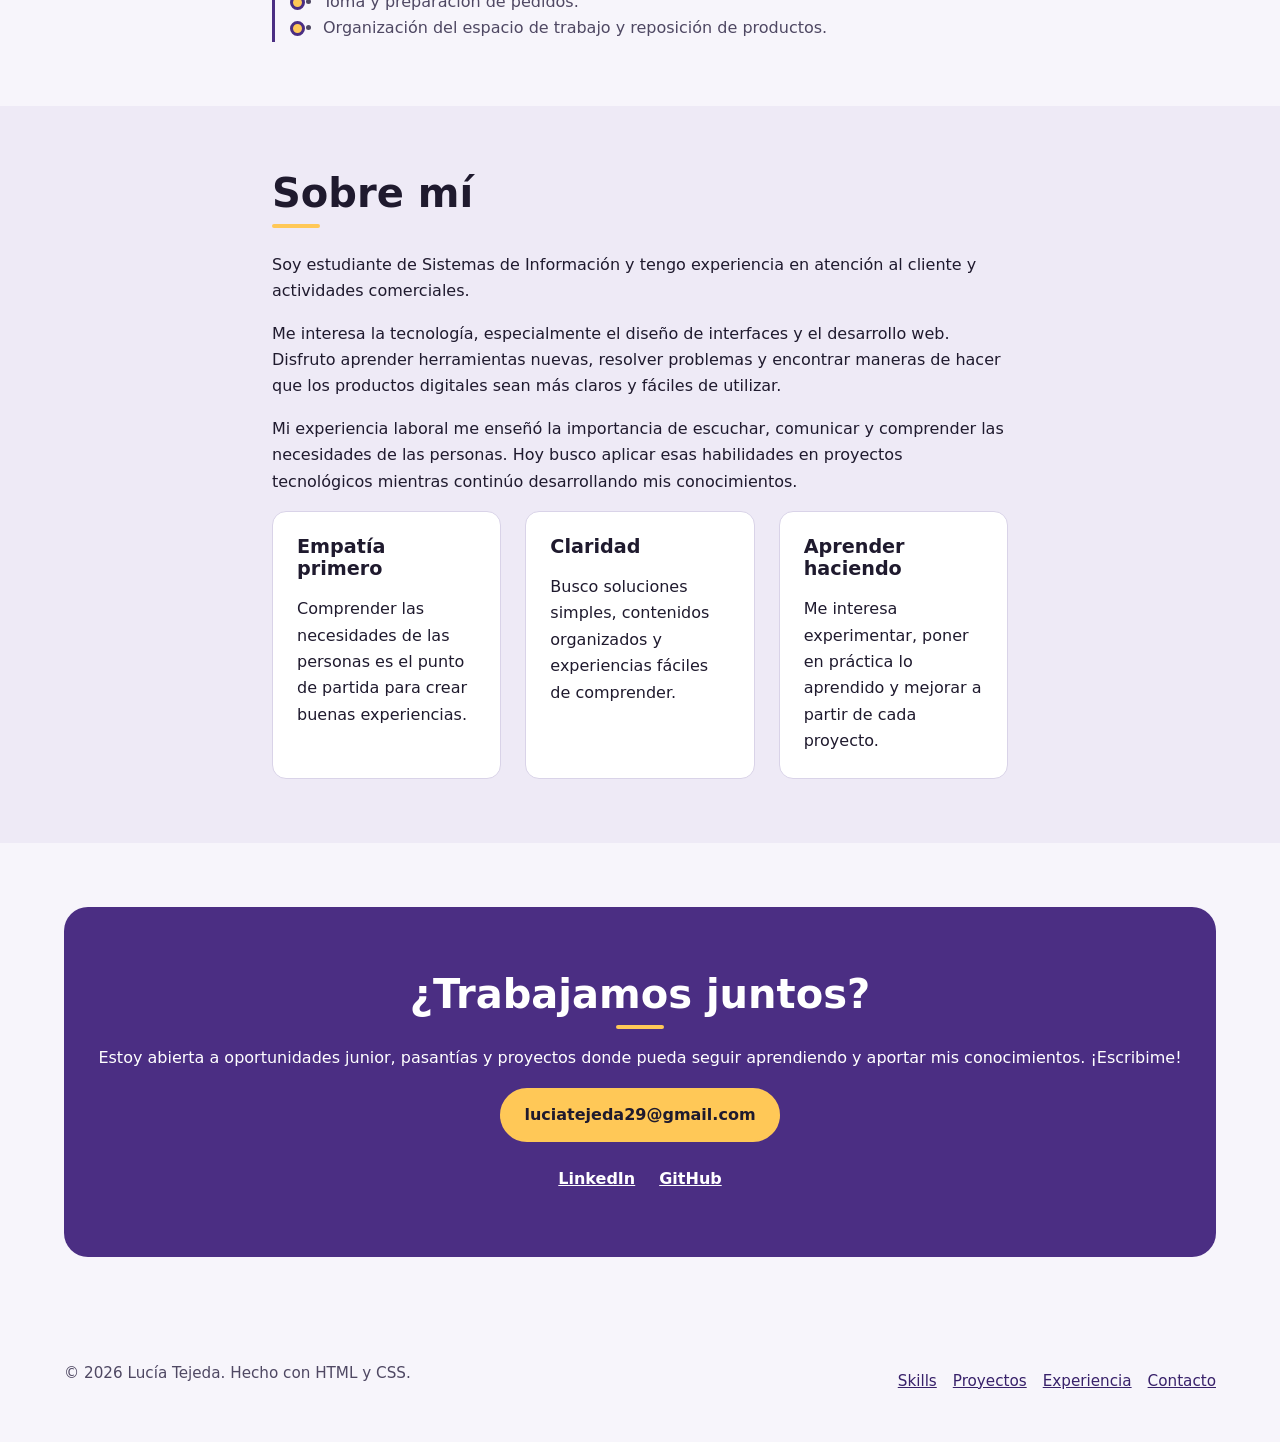
==== commit 9e424b48: "Actualiza contenido, proyectos y detalles visuales del portfolio" ====
--- a/index.html
+++ b/index.html
@@ -3,14 +3,12 @@
 <head>
   <meta charset="UTF-8">
   <meta name="viewport" content="width=device-width, initial-scale=1">
-  <title>Lucía Tejeda · Diseño UX/UI y front-end junior</title>
-  <meta name="description" content="Portfolio de Lucía Tejeda, estudiante de Sistemas de Información. Diseño de interfaces centradas en las personas, con HTML, CSS y Tailwind.">
+  <title>Lucía Tejeda · Estudiante de Sistemas de Información | UX/UI y desarrollo web</title>
+  <meta name="description" content="Portfolio de Lucía Tejeda, estudiante de Sistemas de Información. Interfaces claras, funcionales y fáciles de usar, con HTML, CSS y JavaScript.">
   <meta name="theme-color" content="#4B2E83">
   <meta property="og:type" content="website">
-  <meta property="og:title" content="Lucía Tejeda · Diseño UX/UI y front-end junior">
-  <meta property="og:description" content="Interfaces claras y accesibles, pensadas desde la atención al público.">
-  <!-- COMPLETAR: reemplazá por tu URL pública real -->
-  <meta property="og:image" content="https://luciatejeda29-prog.github.io/portfolio-lucia/assets/img/og-image.png">
+  <meta property="og:title" content="Lucía Tejeda · UX/UI y desarrollo web">
+  <meta property="og:description" content="Estudiante de Sistemas de Información. Interfaces pensadas desde la perspectiva de las personas.">
   <link rel="icon" href="assets/favicon.svg" type="image/svg+xml">
   <link rel="preconnect" href="https://fonts.googleapis.com">
   <link rel="preconnect" href="https://fonts.gstatic.com" crossorigin>
@@ -43,26 +41,25 @@
     <section id="inicio" class="hero">
       <div class="wrap hero-grid">
         <div>
-          <p class="badge"><span aria-hidden="true"></span>Disponible para pasantías y proyectos junior</p>
+          <p class="badge"><span aria-hidden="true"></span>Disponible para pasantías y oportunidades junior</p>
           <h1>Lucía Tejeda</h1>
-          <p class="role">Diseño UX/UI y front-end</p>
-          <p class="lead">Diseño y maqueto interfaces para la persona que está del otro lado de la pantalla, como si fuera el mostrador: que encuentre lo que busca y se sienta bien atendida.</p>
+          <p class="role">Estudiante de Sistemas de Información | UX/UI y desarrollo web</p>
+          <p class="lead">Me interesa crear interfaces claras, funcionales y fáciles de usar. Combino mis conocimientos en diseño y desarrollo web con mi experiencia en atención al público para pensar soluciones desde la perspectiva de las personas.</p>
           <div class="actions">
-            <a class="btn btn-primary" href="#proyectos">Ver trabajos</a>
+            <a class="btn btn-primary" href="#proyectos">Ver proyectos</a>
             <a class="btn btn-secondary" href="#contacto">Contactarme</a>
           </div>
-          <p class="meta">Concepción del Uruguay, Entre Ríos, Argentina (UTC−3)</p>
+          <p class="meta">Concepción del Uruguay, Entre Ríos, Argentina</p>
         </div>
         <figure class="portrait">
-          <!-- COMPLETAR: guardá tu foto como assets/img/lucia.webp (480x480) -->
           <img src="assets/img/lucia.webp" width="480" height="480" alt="Retrato de Lucía Tejeda: sonríe, usa anteojos y tiene el pelo oscuro y rizado.">
         </figure>
       </div>
     </section>
 
-    <section class="stats" aria-label="Highlights">
+    <section class="stats" aria-label="Datos destacados">
       <div class="wrap stats-grid">
-        <div class="stat"><strong>10</strong><span>años atendiendo clientes</span></div>
+        <div class="stat"><strong>10</strong><span>años de experiencia en atención al cliente</span></div>
         <div class="stat"><strong>3</strong><span>proyectos UX/UI</span></div>
         <div class="stat"><strong>5</strong><span>tecnologías web</span></div>
         <div class="stat"><strong>B1</strong><span>inglés</span></div>
@@ -71,27 +68,27 @@
 
     <section id="skills" class="section">
       <div class="wrap">
-        <h2>Skills</h2>
+        <h2>Habilidades y herramientas</h2>
         <div class="grid grid-4">
           <article class="card">
             <h3>Diseño UX/UI</h3>
-            <p>Flujos de tarea, prototipos y sistemas de diseño.</p>
-            <ul class="chips"><li>Figma</li><li>Prototipado</li><li>Canva</li><li>BPMN</li></ul>
+            <p>Diseño de interfaces, organización de contenidos y prototipado.</p>
+            <ul class="chips"><li>Prototipado</li><li>Canva</li><li>BPMN</li></ul>
           </article>
           <article class="card">
-            <h3>Front-end</h3>
-            <p>Maquetación semántica, responsive y accesible.</p>
-            <ul class="chips"><li>HTML5</li><li>CSS3</li><li>Tailwind CSS</li><li>Basecoat</li><li>JavaScript</li></ul>
+            <h3>Desarrollo web</h3>
+            <p>Estructuración y estilización de páginas web, con atención a la organización y a la experiencia de usuario.</p>
+            <ul class="chips"><li>HTML5</li><li>CSS3</li><li>JavaScript</li><li>Tailwind CSS</li><li>Basecoat</li></ul>
           </article>
           <article class="card">
-            <h3>Desarrollo y versionado</h3>
-            <p>Código ordenado y entregas por hitos.</p>
-            <ul class="chips"><li>Git</li><li>GitHub</li><li>Node.js</li><li>Pascal</li><li>Linux Mint</li></ul>
+            <h3>Desarrollo y herramientas técnicas</h3>
+            <p>Desarrollo de proyectos, control de versiones y uso de diferentes entornos de trabajo.</p>
+            <ul class="chips"><li>Git</li><li>GitHub</li><li>Node.js</li><li>Pascal</li><li>Linux Mint</li><li>Visual Studio Code</li></ul>
           </article>
           <article class="card">
-            <h3>Contenido digital</h3>
-            <p>Comunicación clara para redes y productos.</p>
-            <ul class="chips"><li>Instagram</li><li>Canva</li><li>Redacción</li></ul>
+            <h3>Contenido y comunicación digital</h3>
+            <p>Organización de contenidos y comunicación visual para medios digitales.</p>
+            <ul class="chips"><li>Instagram</li><li>Canva</li><li>Redacción de contenidos</li></ul>
           </article>
         </div>
       </div>
@@ -102,22 +99,26 @@
         <h2>Proyectos</h2>
         <div class="grid grid-3">
           <article class="card project">
-            <p class="year">2026</p>
-            <h3><a class="stretched" href="caso-estudio-seguros.html">Contratación digital de un seguro de celular</a></h3>
-            <p>Flujo completo de contratación online, del presupuesto a la confirmación. <strong>Aprendizaje:</strong> menos campos y mensajes claros reducen los errores. <!-- COMPLETAR con tu resultado real --></p>
-            <ul class="chips"><li>HTML</li><li>Tailwind v4</li><li>Basecoat</li><li>JavaScript</li></ul>
+            <p class="year">Proyecto web</p>
+            <h3><a class="stretched" href="caso-estudio-seguros.html">Cubri-Seguros: plataforma de contratación digital de seguros</a></h3>
+            <p>Desarrollo de una interfaz web para gestionar el proceso de contratación de un seguro de celular. Contempla el recorrido del usuario desde la cotización hasta la confirmación, con especial atención a la claridad de la información y la facilidad de navegación.</p>
+            <ul class="chips"><li>HTML</li><li>JavaScript</li><li>Tailwind CSS</li><li>Basecoat</li><li>JSON</li></ul>
+            <p class="proj-links">
+              <a href="https://github.com/luciatejeda29-prog/cubri-seguros" target="_blank" rel="noopener noreferrer">Repositorio en GitHub</a>
+              <a href="https://luciatejeda29-prog.github.io/cubri-seguros/" target="_blank" rel="noopener noreferrer">Ver sitio</a>
+            </p>
           </article>
           <article class="card project">
-            <p class="year">2026</p>
-            <h3><a class="stretched" href="#" aria-disabled="true">OpenArt, app de arte digital</a></h3>
-            <p>Trabajo en equipo: 15 requerimientos de usuario, flujos de tareas y prototipo de alta fidelidad para testear. <strong>Resultado:</strong> <!-- COMPLETAR --></p>
-            <ul class="chips"><li>Research</li><li>Task flows</li><li>Prototipo</li></ul>
+            <p class="year">Proyecto académico grupal</p>
+            <h3>OpenArt | Aplicación de arte digital</h3>
+            <p>Diseño de una aplicación de arte digital. Se trabajó en la identificación de necesidades de los usuarios, la definición de 15 requerimientos, la elaboración de flujos de tareas y el desarrollo de un prototipo de alta fidelidad.</p>
+            <ul class="chips"><li>Investigación de usuarios</li><li>Requerimientos funcionales</li><li>Flujos de tareas</li><li>Prototipado</li><li>Diseño UX/UI</li></ul>
           </article>
           <article class="card project">
-            <p class="year">2026</p>
-            <h3><a class="stretched" href="#" aria-disabled="true">Landing integradora responsive</a></h3>
-            <p>Maquetación con HTML5 semántico, Flexbox, Grid y variables CSS. <strong>Aprendizaje:</strong> <!-- COMPLETAR --></p>
-            <ul class="chips"><li>HTML5</li><li>CSS3</li><li>Responsive</li></ul>
+            <p class="year">Proyecto académico grupal</p>
+            <h3>Sistema de Mesa de Ayuda</h3>
+            <p>Desarrollo de un sistema de mesa de ayuda con JavaScript y Node.js, ejecutado en un entorno local y con pruebas de funcionamiento.</p>
+            <ul class="chips"><li>JavaScript</li><li>Node.js</li><li>Visual Studio Code</li><li>Entorno local</li></ul>
           </article>
         </div>
       </div>
@@ -128,15 +129,15 @@
         <h2>Experiencia y formación</h2>
         <ol class="timeline">
           <li><p class="when">2026</p><h3>Cajera · Evento "Bajo Cielo"</h3>
-            <ul><li>Cobros en efectivo, transferencias y posnet.</li><li>Resolución rápida y cordial de reclamos.</li></ul></li>
+            <ul><li>Gestión de cobros en efectivo, transferencias y mediante posnet.</li><li>Atención al público y resolución de consultas.</li><li>Agilidad y organización en situaciones de alta demanda.</li></ul></li>
           <li><p class="when">En curso</p><h3>Licenciatura en Sistemas de Información · UADER</h3>
-            <ul><li>Prácticas de HTML semántico, CSS y diseño responsive.</li><li>Proyecto grupal de prototipado y testeo con usuarios.</li></ul></li>
+            <ul><li>Formación en programación y desarrollo de software.</li><li>Prácticas de desarrollo web con HTML, CSS y JavaScript.</li><li>Participación en proyectos académicos grupales.</li><li>Diseño de interfaces, prototipado y análisis de requerimientos.</li></ul></li>
           <li><p class="when">2016 – actualidad</p><h3>Microemprendimiento de venta de comida</h3>
-            <ul><li>Atención directa, toma de pedidos y tiempos de entrega.</li><li>Gestión de cobros y control de insumos.</li></ul></li>
+            <ul><li>Atención directa al cliente y gestión de pedidos.</li><li>Organización de producción y tiempos de entrega.</li><li>Administración de cobros y control de insumos.</li><li>Comunicación y coordinación de actividades comerciales.</li></ul></li>
           <li><p class="when">2022</p><h3>Atención al cliente · La Morada</h3>
-            <ul><li>Coordinación de salón y seguimiento de órdenes.</li><li>Comunicación constante con el equipo.</li></ul></li>
+            <ul><li>Atención y asesoramiento a clientes.</li><li>Coordinación de salón y seguimiento de órdenes.</li><li>Comunicación y colaboración con el equipo de trabajo.</li></ul></li>
           <li><p class="when">2021</p><h3>Atención al cliente · Grido Helado Argentina</h3>
-            <ul><li>Asesoramiento en mostrador y toma de pedidos.</li><li>Organización del espacio y reposición.</li></ul></li>
+            <ul><li>Atención y asesoramiento en mostrador.</li><li>Toma y preparación de pedidos.</li><li>Organización del espacio de trabajo y reposición de productos.</li></ul></li>
         </ol>
       </div>
     </section>
@@ -144,11 +145,13 @@
     <section id="sobre-mi" class="section alt">
       <div class="wrap narrow">
         <h2>Sobre mí</h2>
-        <p>Estudio Sistemas de Información y vengo de años de atención al público. Ahí aprendí que una buena experiencia empieza por entender qué necesita la persona. Hoy llevo esa mirada al diseño de interfaces y al código.</p>
+        <p>Soy estudiante de Sistemas de Información y tengo experiencia en atención al cliente y actividades comerciales.</p>
+        <p>Me interesa la tecnología, especialmente el diseño de interfaces y el desarrollo web. Disfruto aprender herramientas nuevas, resolver problemas y encontrar maneras de hacer que los productos digitales sean más claros y fáciles de utilizar.</p>
+        <p>Mi experiencia laboral me enseñó la importancia de escuchar, comunicar y comprender las necesidades de las personas. Hoy busco aplicar esas habilidades en proyectos tecnológicos mientras continúo desarrollando mis conocimientos.</p>
         <div class="grid grid-3">
-          <article class="card"><h3>Empatía primero</h3><p>Diseño pensando en quién usa, no en quién mira.</p></article>
-          <article class="card"><h3>Claridad</h3><p>Menos pasos, textos simples, jerarquía evidente.</p></article>
-          <article class="card"><h3>Aprender haciendo</h3><p>Pruebo, testeo con personas y corrijo.</p></article>
+          <article class="card"><h3>Empatía primero</h3><p>Comprender las necesidades de las personas es el punto de partida para crear buenas experiencias.</p></article>
+          <article class="card"><h3>Claridad</h3><p>Busco soluciones simples, contenidos organizados y experiencias fáciles de comprender.</p></article>
+          <article class="card"><h3>Aprender haciendo</h3><p>Me interesa experimentar, poner en práctica lo aprendido y mejorar a partir de cada proyecto.</p></article>
         </div>
       </div>
     </section>
@@ -156,7 +159,7 @@
     <section id="contacto" class="section">
       <div class="wrap contact">
         <h2>¿Trabajamos juntos?</h2>
-        <p>Escribime y te respondo pronto.</p>
+        <p>Estoy abierta a oportunidades junior, pasantías y proyectos donde pueda seguir aprendiendo y aportar mis conocimientos. ¡Escribime!</p>
         <a class="btn btn-primary" href="mailto:luciatejeda29@gmail.com">luciatejeda29@gmail.com</a>
         <p class="links">
           <a href="https://www.linkedin.com/in/lucia-tejeda-38a52023b/" target="_blank" rel="noopener noreferrer">LinkedIn</a>
--- a/css/styles.css
+++ b/css/styles.css
@@ -122,3 +122,12 @@
 .steps h3{margin-bottom:var(--s1)}
 .bullets{list-style:disc;padding-left:var(--s4);display:grid;gap:var(--s2)}
 @media (min-width:768px){.facts{grid-template-columns:1fr 1fr}}
+
+/* Detalles sutiles */
+h2::after{content:"";display:block;width:48px;height:4px;margin-top:var(--s2);background:var(--sun);border-radius:2px}
+.contact h2::after{margin-inline:auto}
+.card{display:flex;flex-direction:column}
+.card .chips{margin-top:auto;padding-top:var(--s3)}
+.proj-links{display:flex;flex-wrap:wrap;gap:var(--s2) var(--s4);margin:var(--s3) 0 0}
+.proj-links a{position:relative;z-index:1;font-weight:600}
+.role{font-size:1.1rem;line-height:1.35}
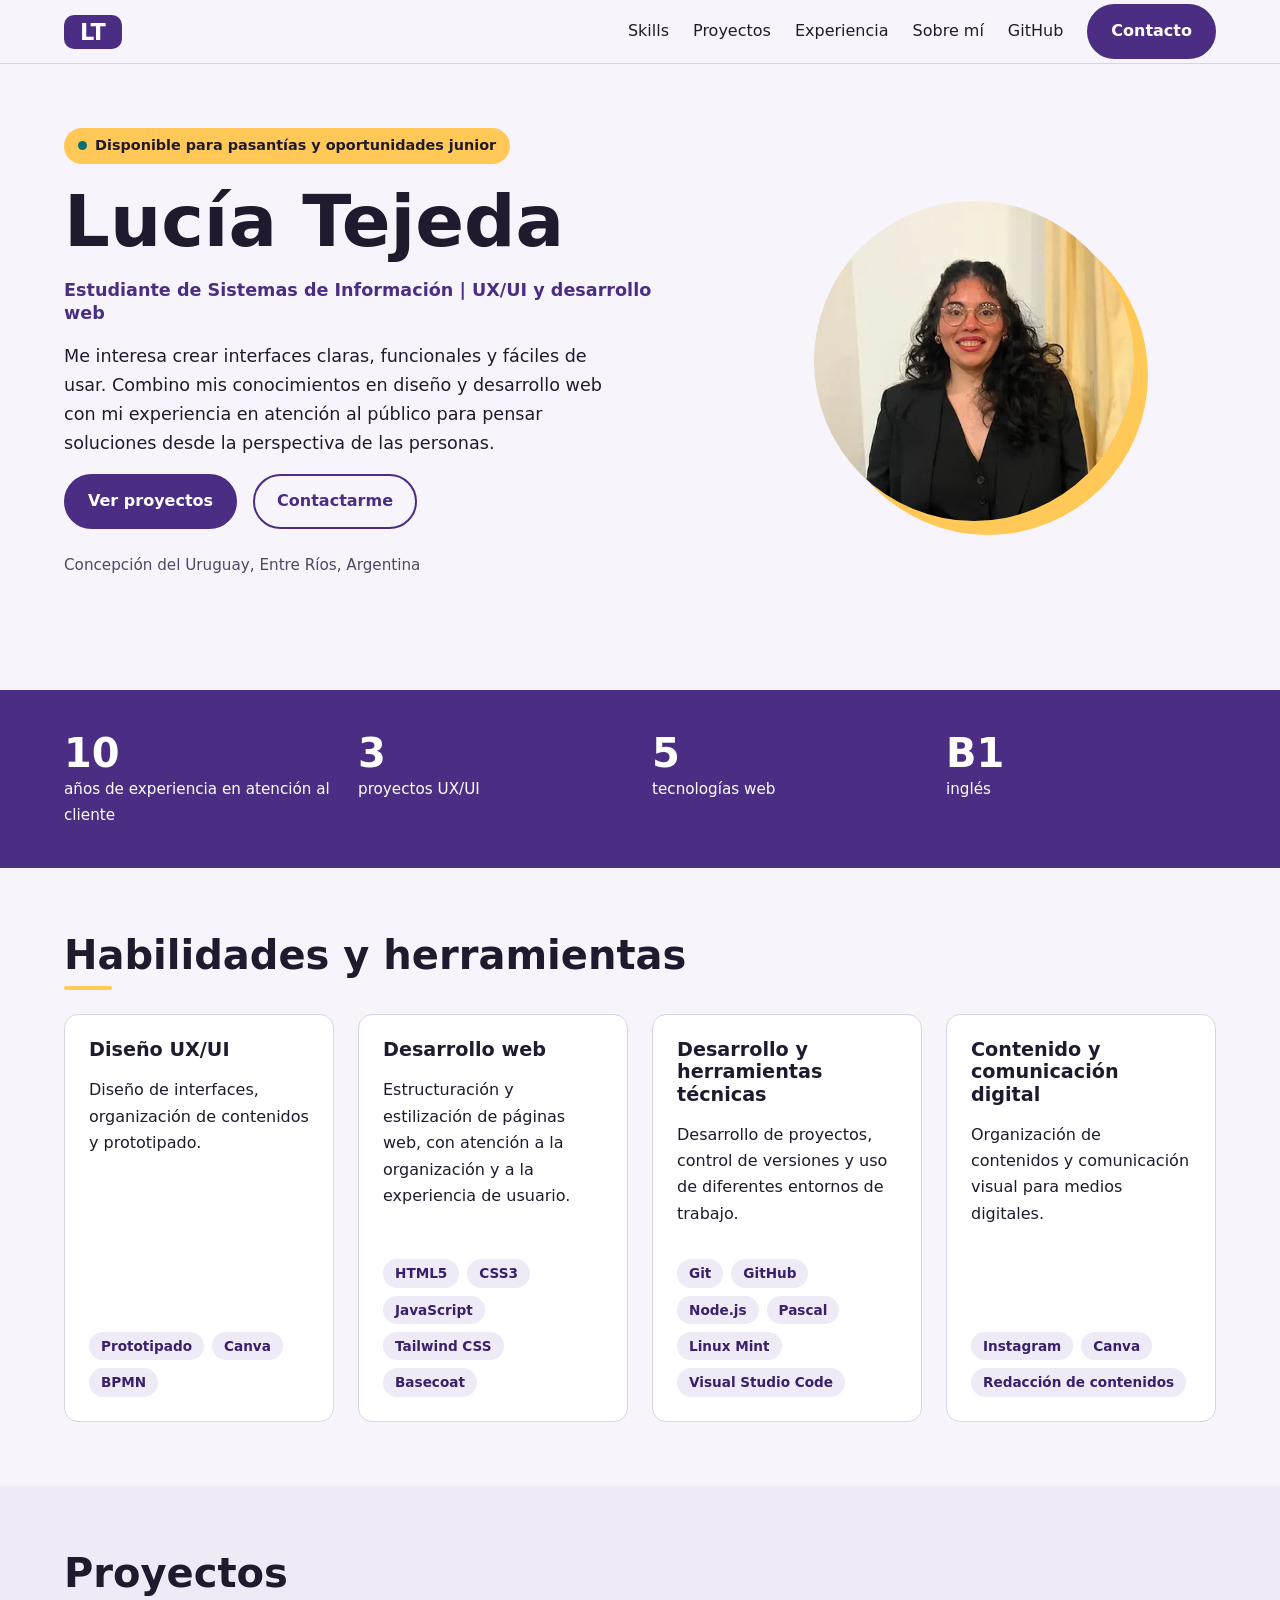
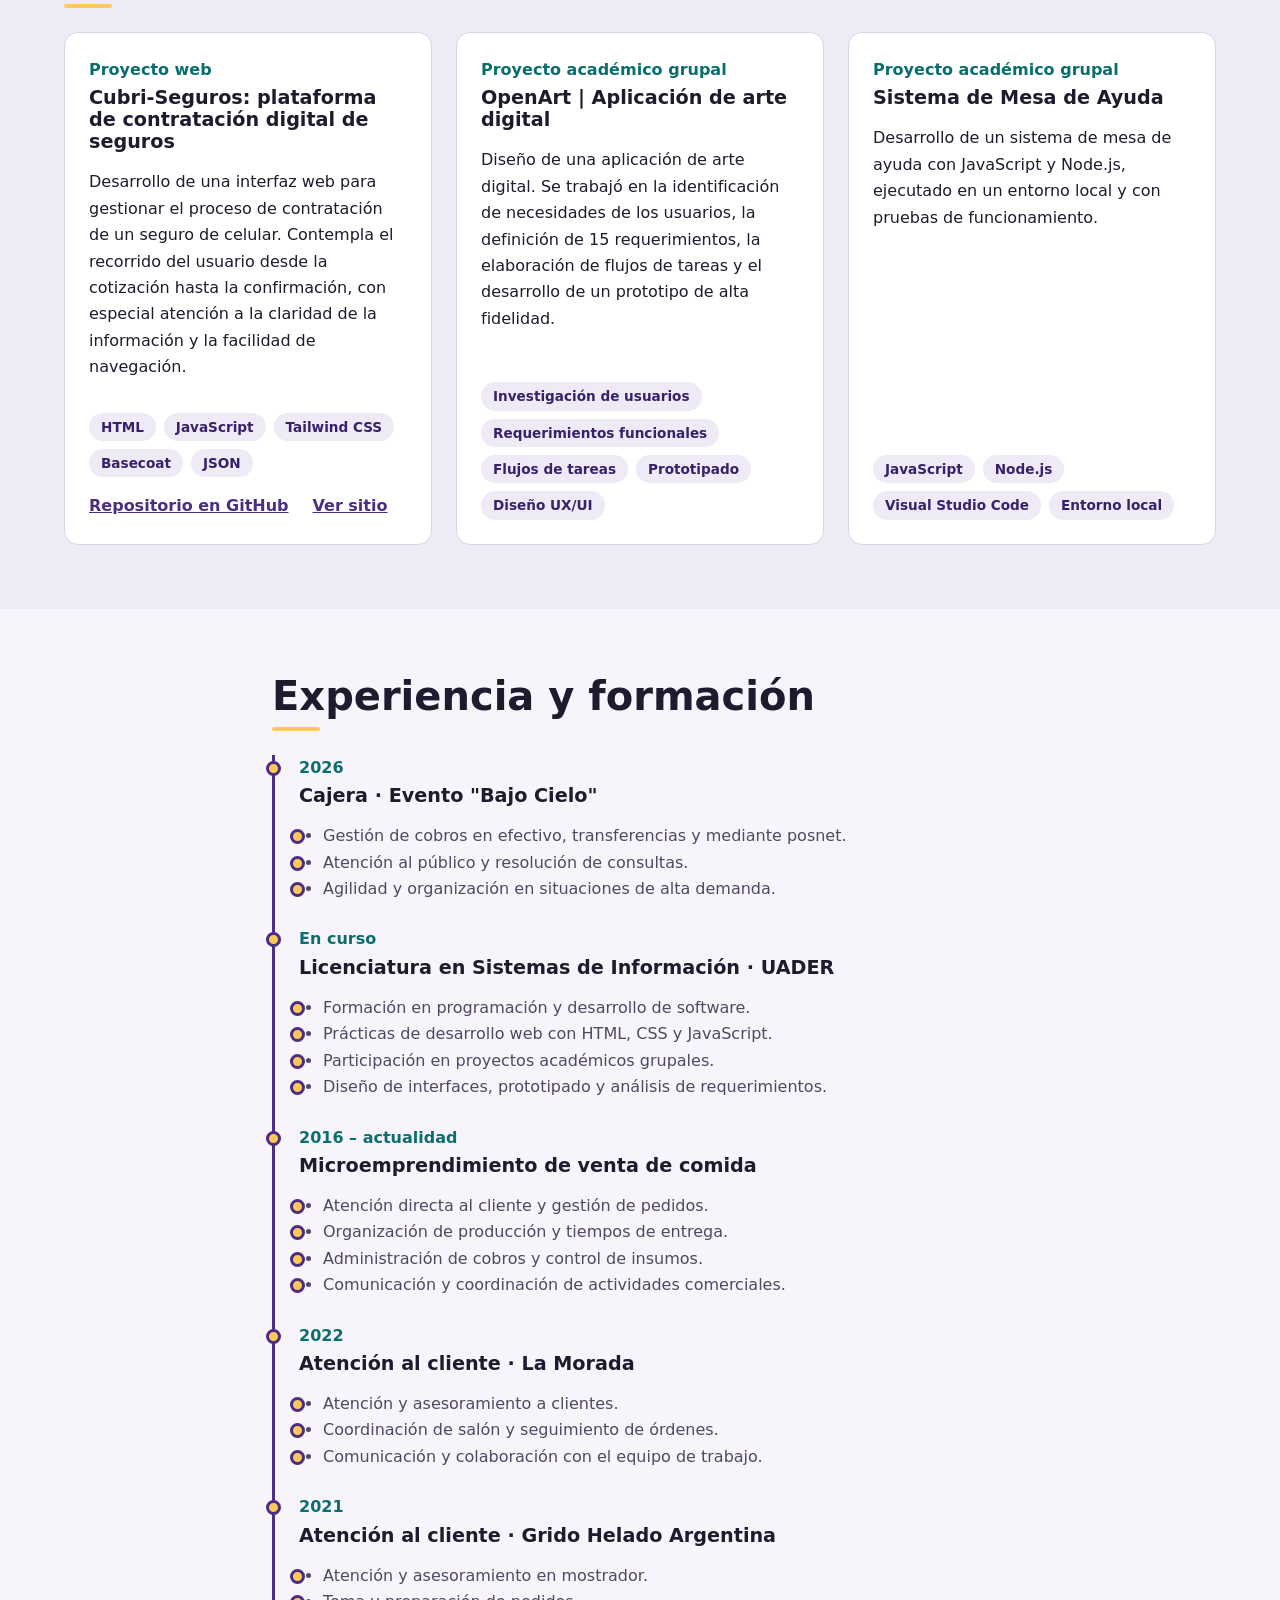
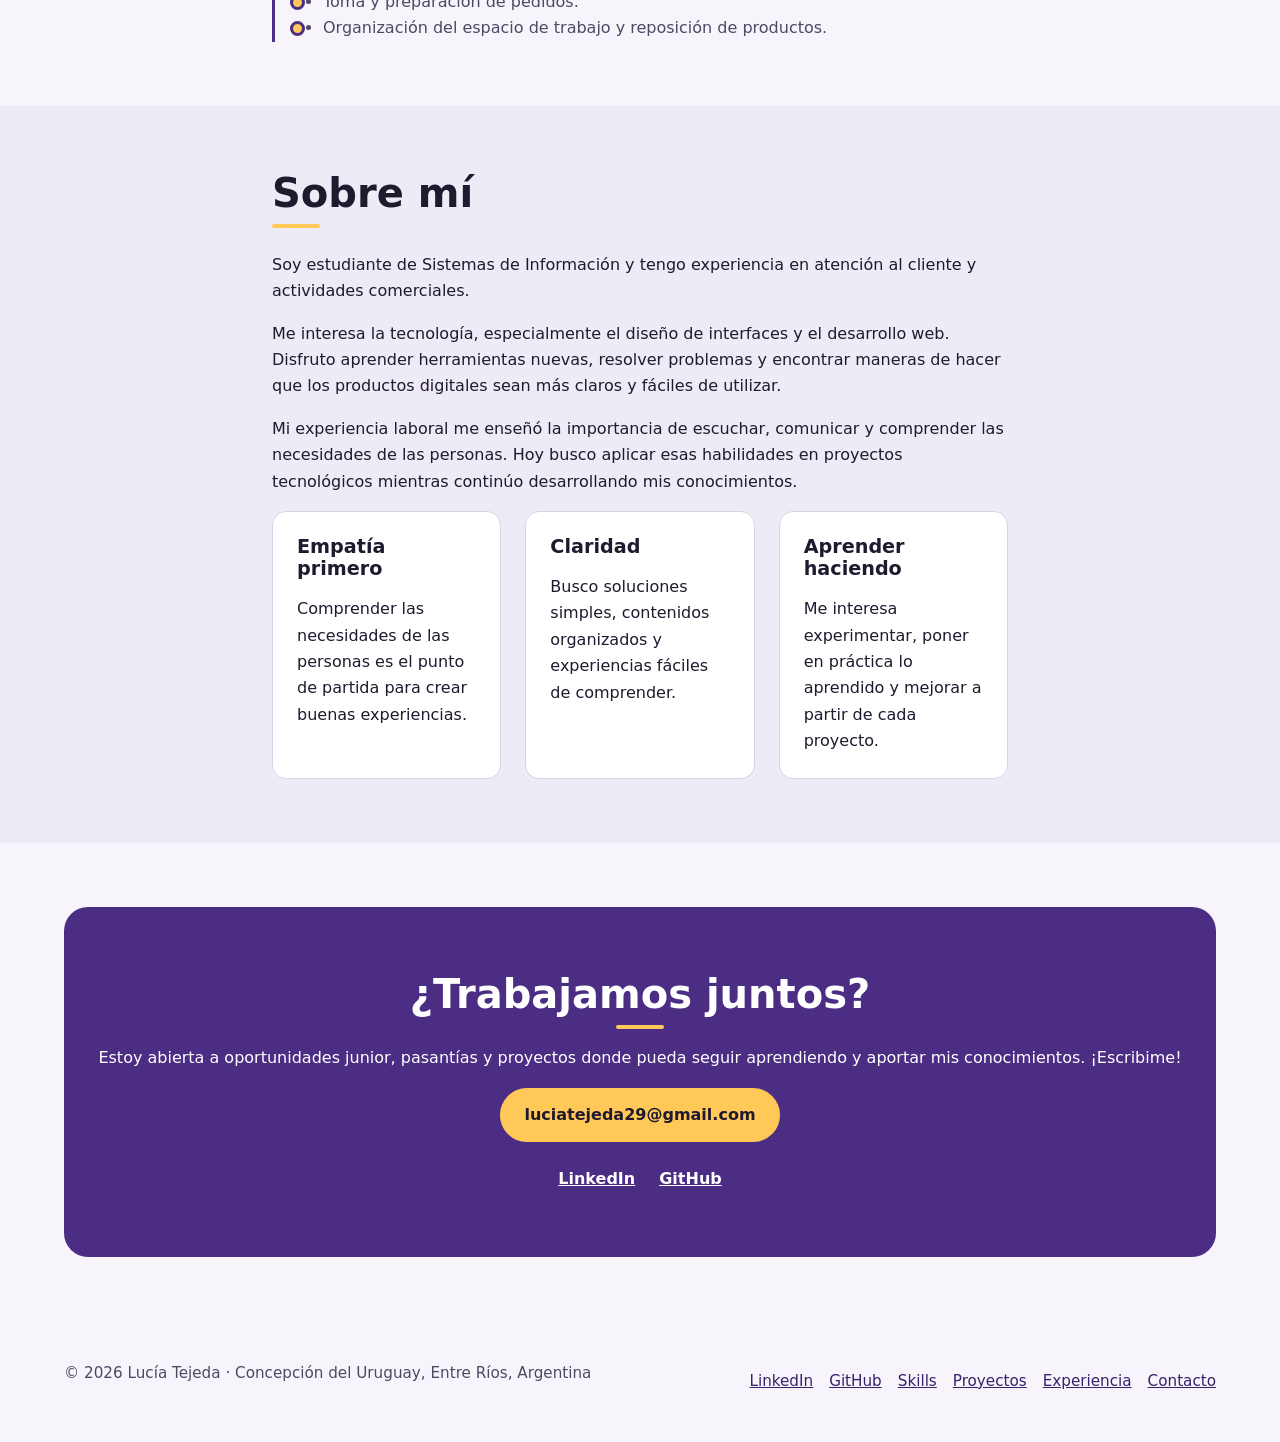
==== commit cc279ed9: "Ajusta encabezado y pie según resultados del card sorting" ====
--- a/index.html
+++ b/index.html
@@ -171,8 +171,10 @@
 
   <footer class="site-footer">
     <div class="wrap foot">
-      <p>© 2026 Lucía Tejeda. Hecho con HTML y CSS.</p>
+      <p>© 2026 Lucía Tejeda · Concepción del Uruguay, Entre Ríos, Argentina</p>
       <nav aria-label="Pie de página">
+        <a href="https://www.linkedin.com/in/lucia-tejeda-38a52023b/" target="_blank" rel="noopener noreferrer">LinkedIn</a>
+        <a href="https://github.com/luciatejeda29-prog" target="_blank" rel="noopener noreferrer">GitHub</a>
         <a href="#skills">Skills</a><a href="#proyectos">Proyectos</a><a href="#experiencia">Experiencia</a><a href="#contacto">Contacto</a>
       </nav>
     </div>
--- a/css/styles.css
+++ b/css/styles.css
@@ -131,3 +131,5 @@
 .proj-links{display:flex;flex-wrap:wrap;gap:var(--s2) var(--s4);margin:var(--s3) 0 0}
 .proj-links a{position:relative;z-index:1;font-weight:600}
 .role{font-size:1.1rem;line-height:1.35}
+.brand{display:flex;align-items:center;gap:var(--s2)}
+.brand-name{font:600 1.05rem var(--font-h)}
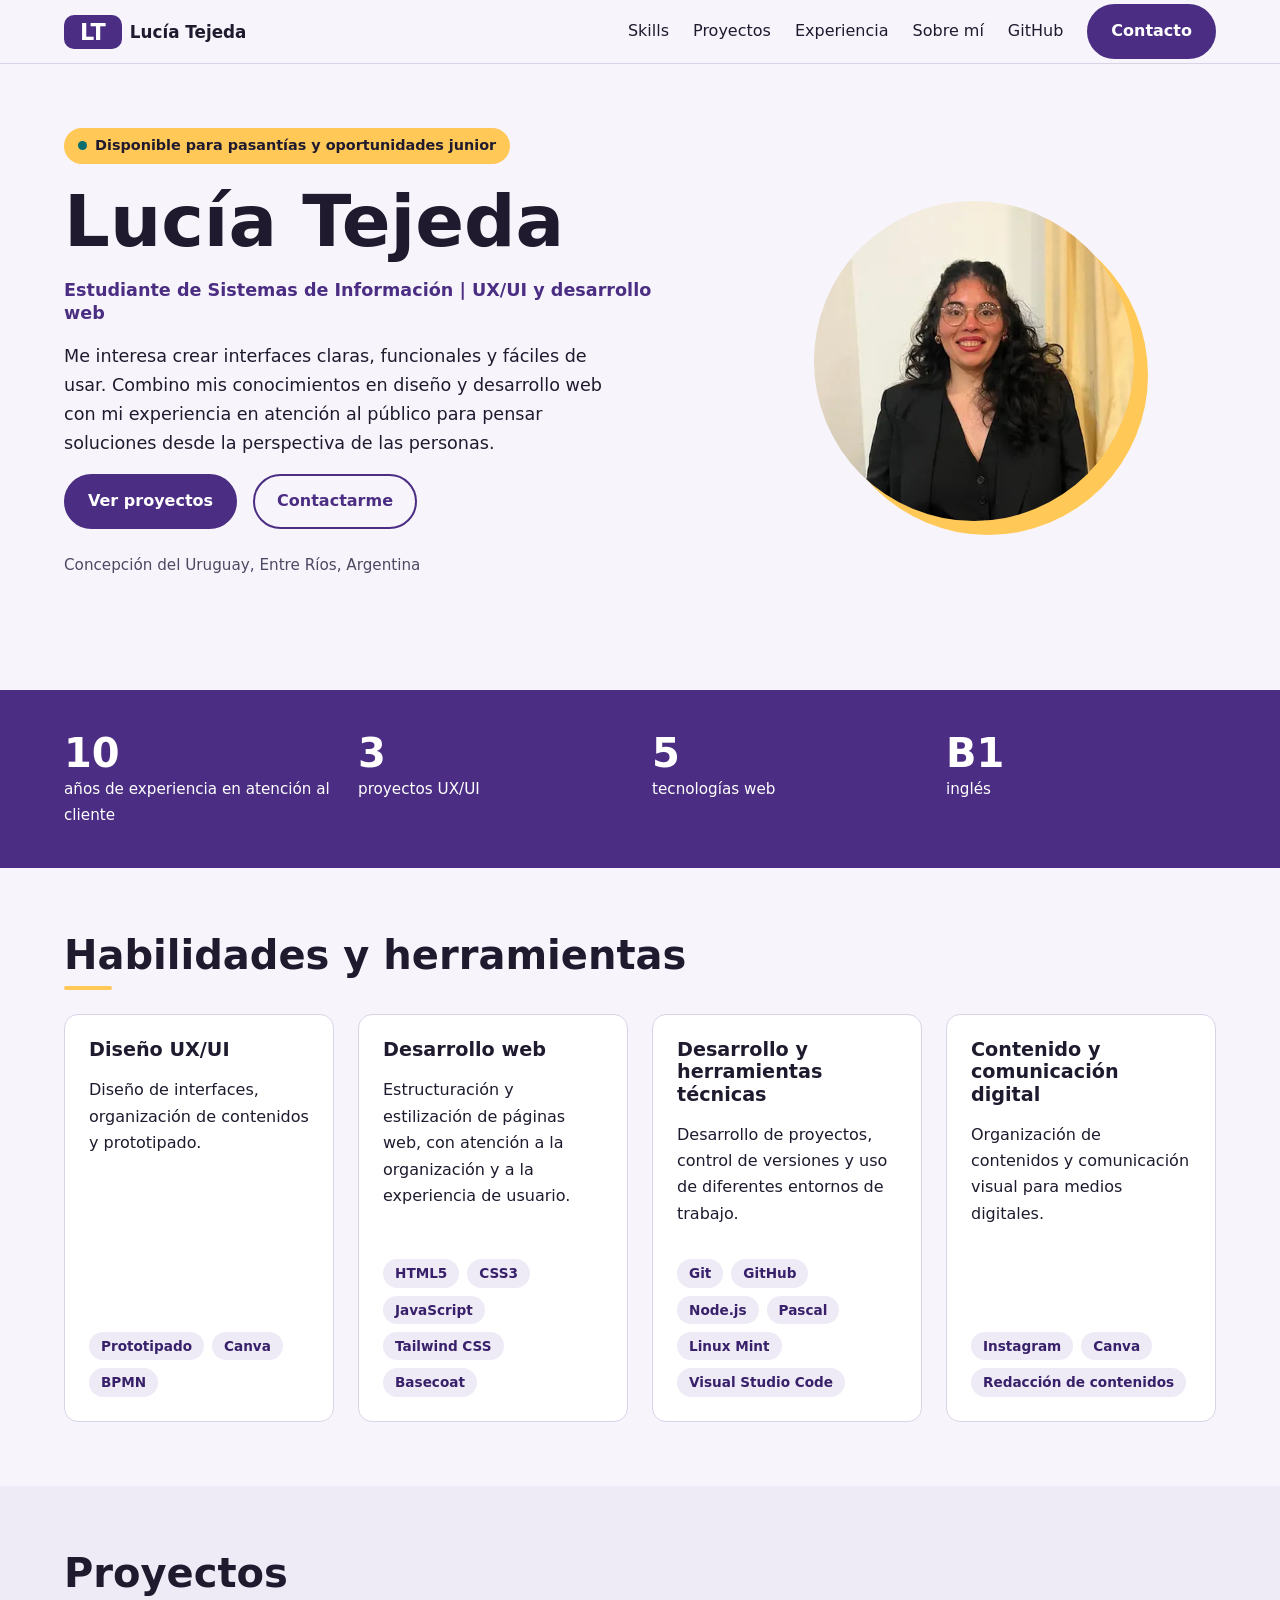
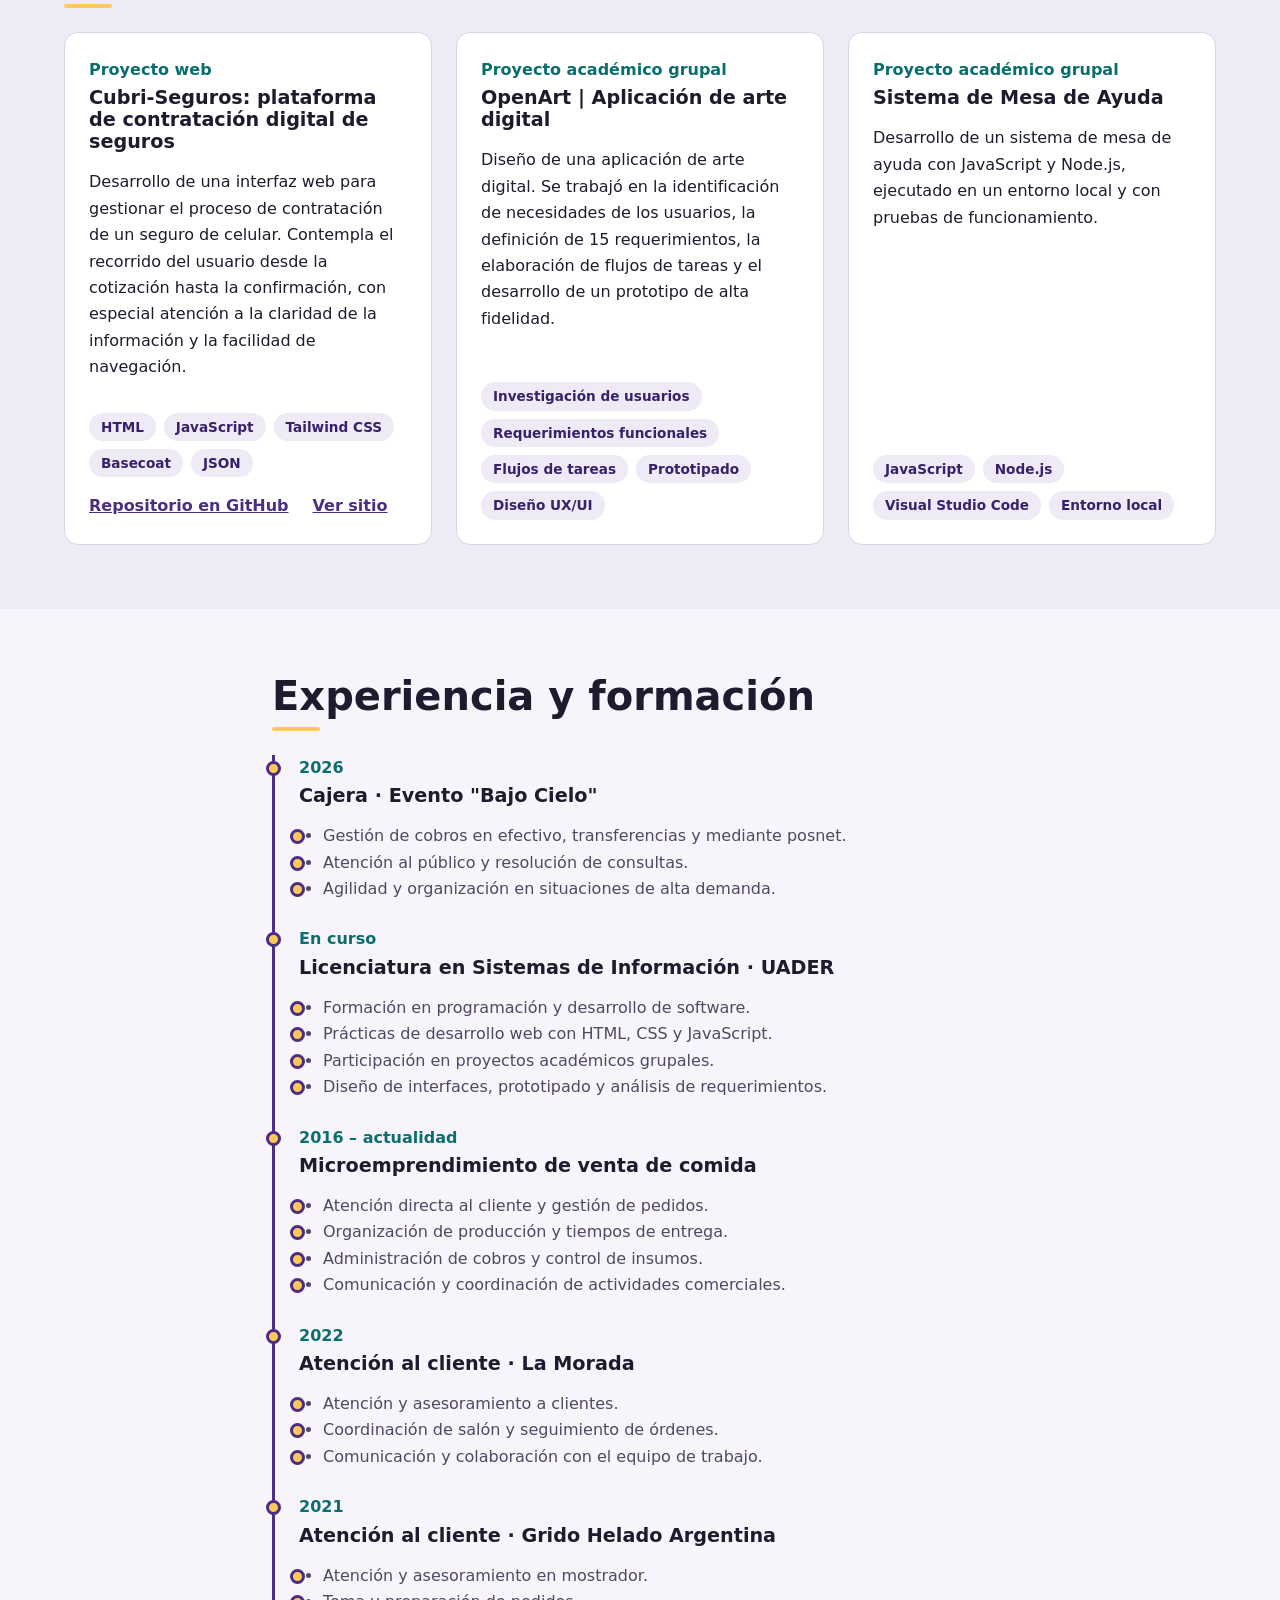
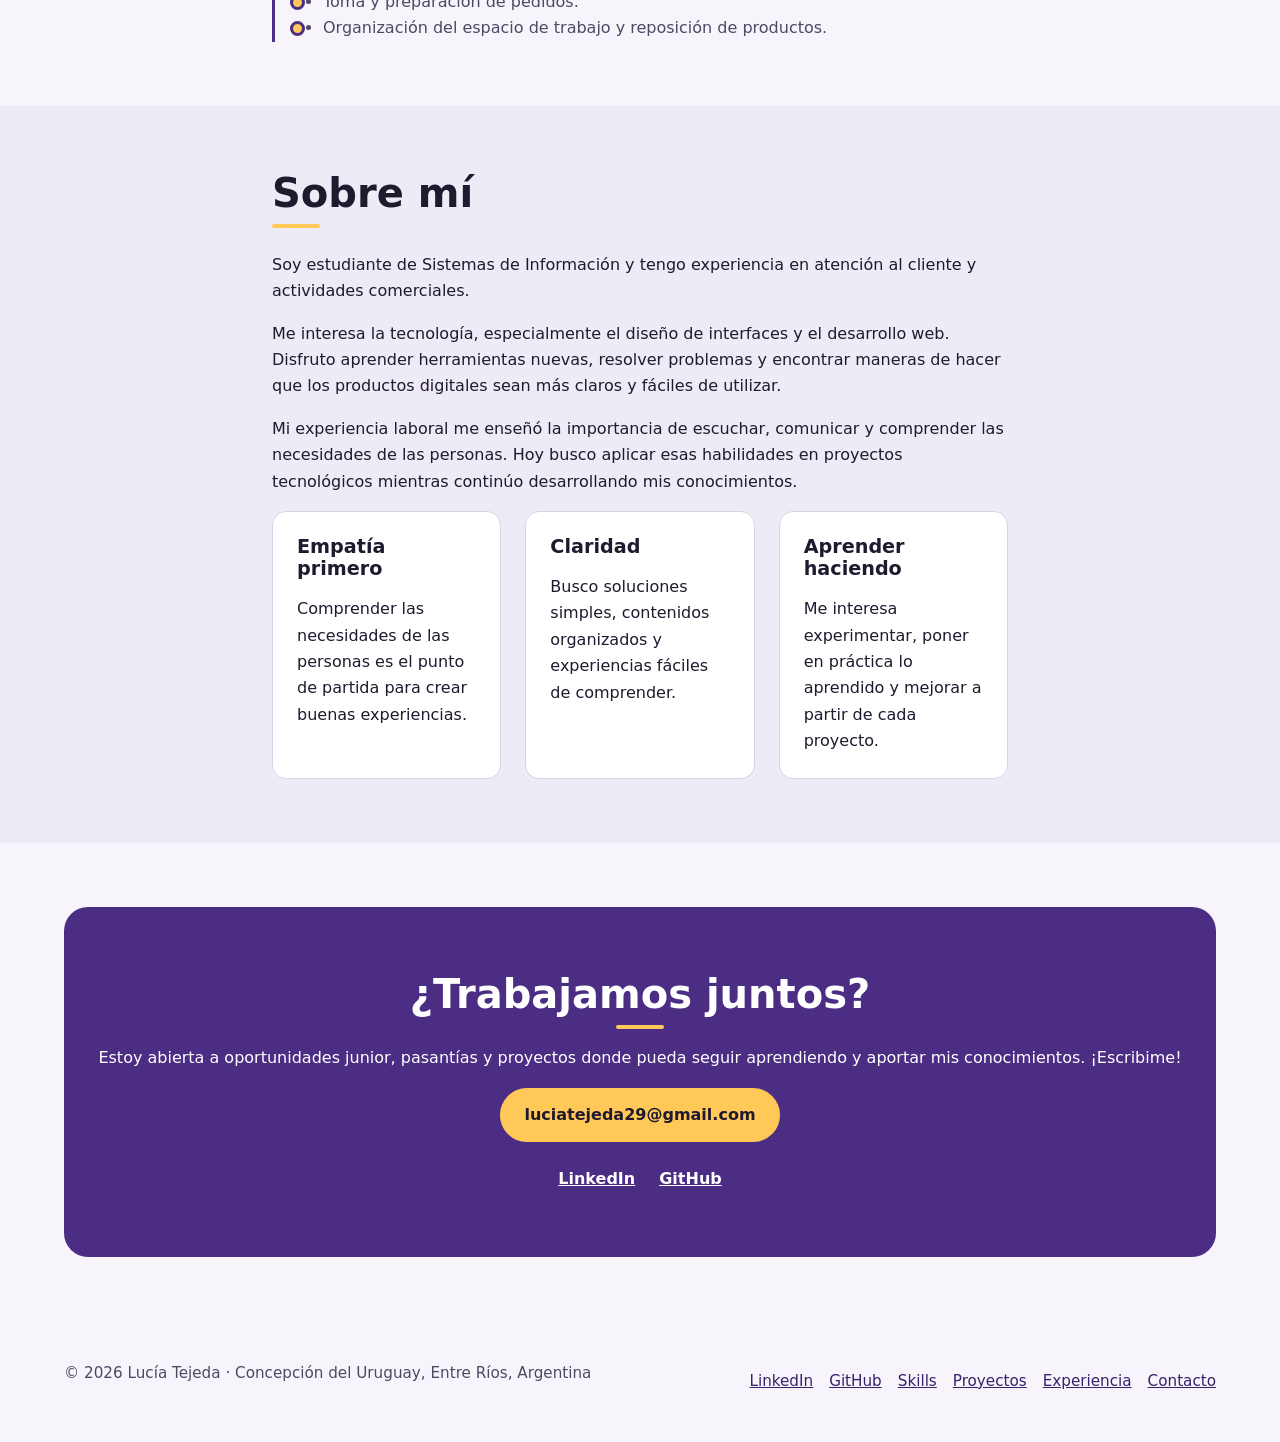
==== commit 641d5ef1: "Ajusta encabezado y pie según resultados del card sorting" ====
--- a/index.html
+++ b/index.html
@@ -20,7 +20,7 @@
 
   <header class="site-header">
     <div class="wrap bar">
-      <a class="logo" href="#inicio" aria-label="Lucía Tejeda, ir al inicio">LT</a>
+     <div class="brand"><a class="logo" href="#inicio" aria-label="Lucía Tejeda, ir al inicio">LT</a><span class="brand-name" aria-hidden="true">Lucía Tejeda</span></div>
       <button class="menu-btn" aria-expanded="false" aria-controls="menu" aria-label="Abrir menú">
         <span></span><span></span><span></span>
       </button>
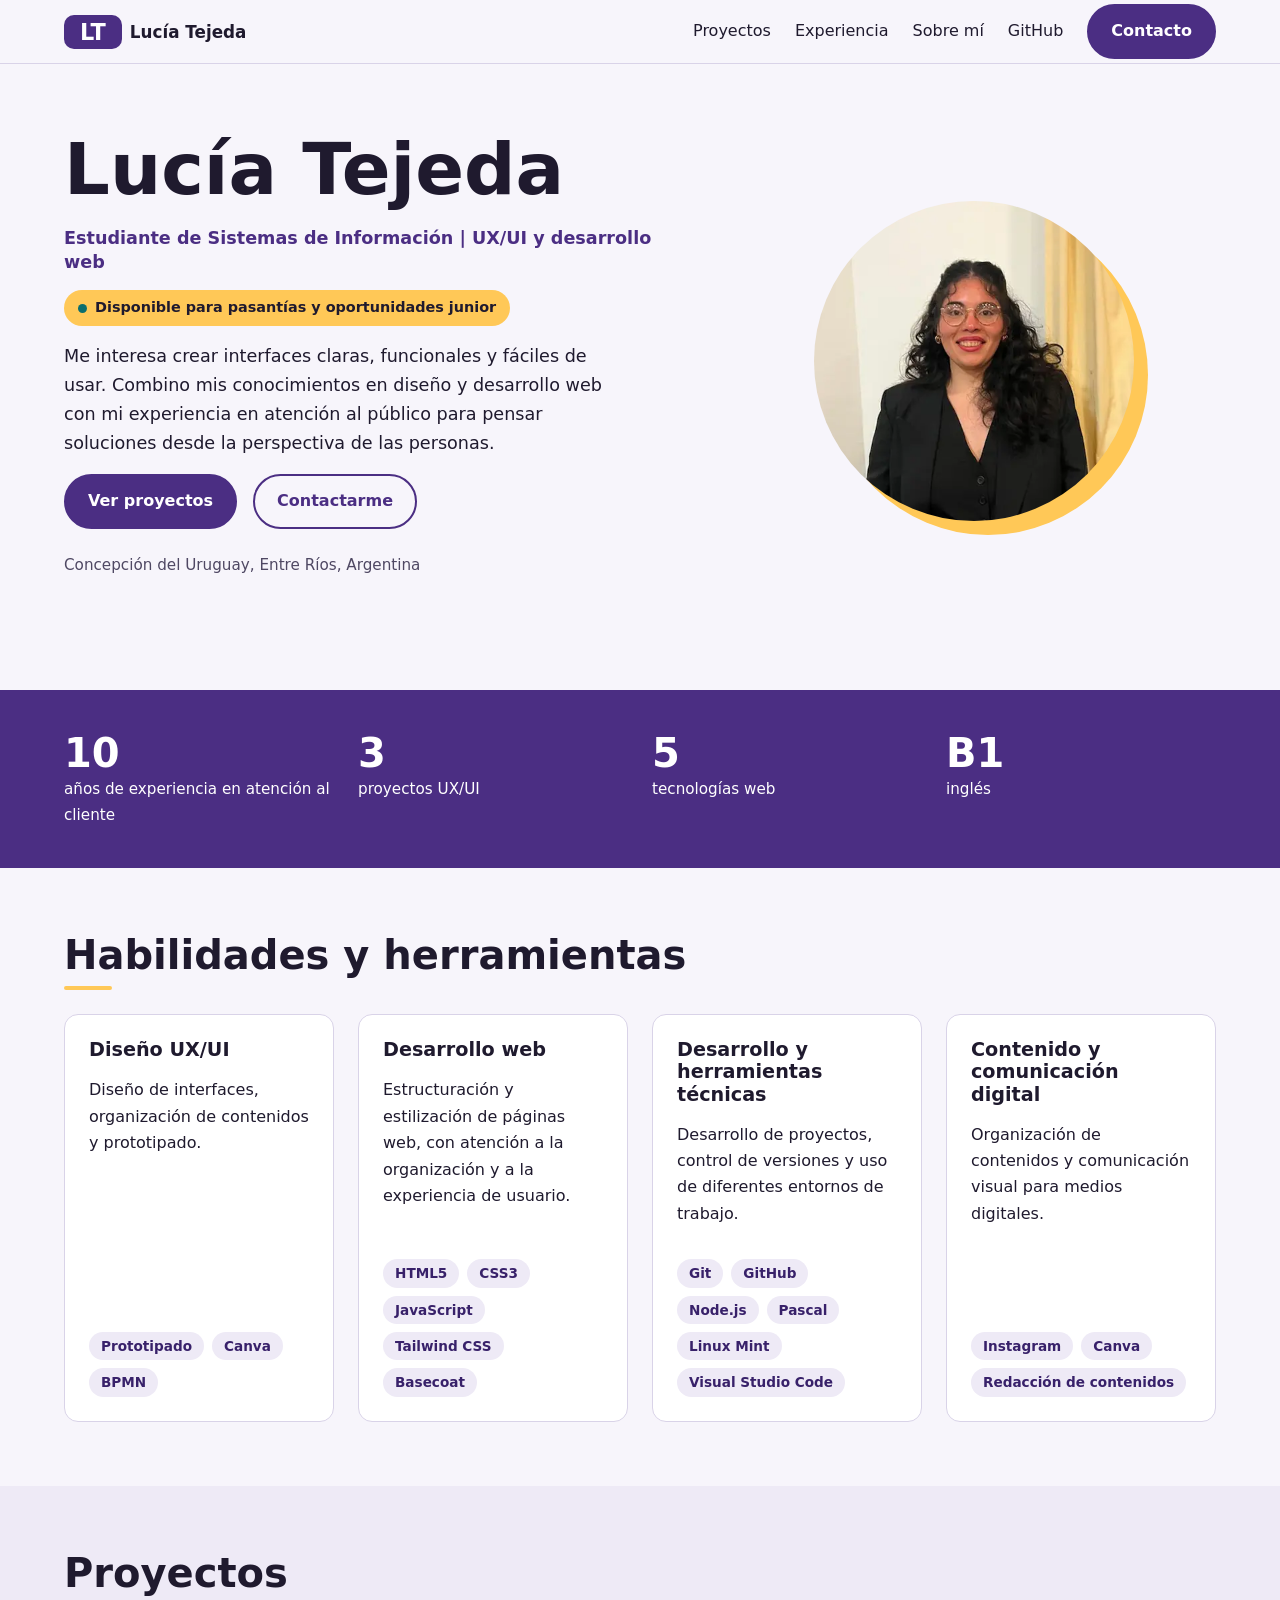
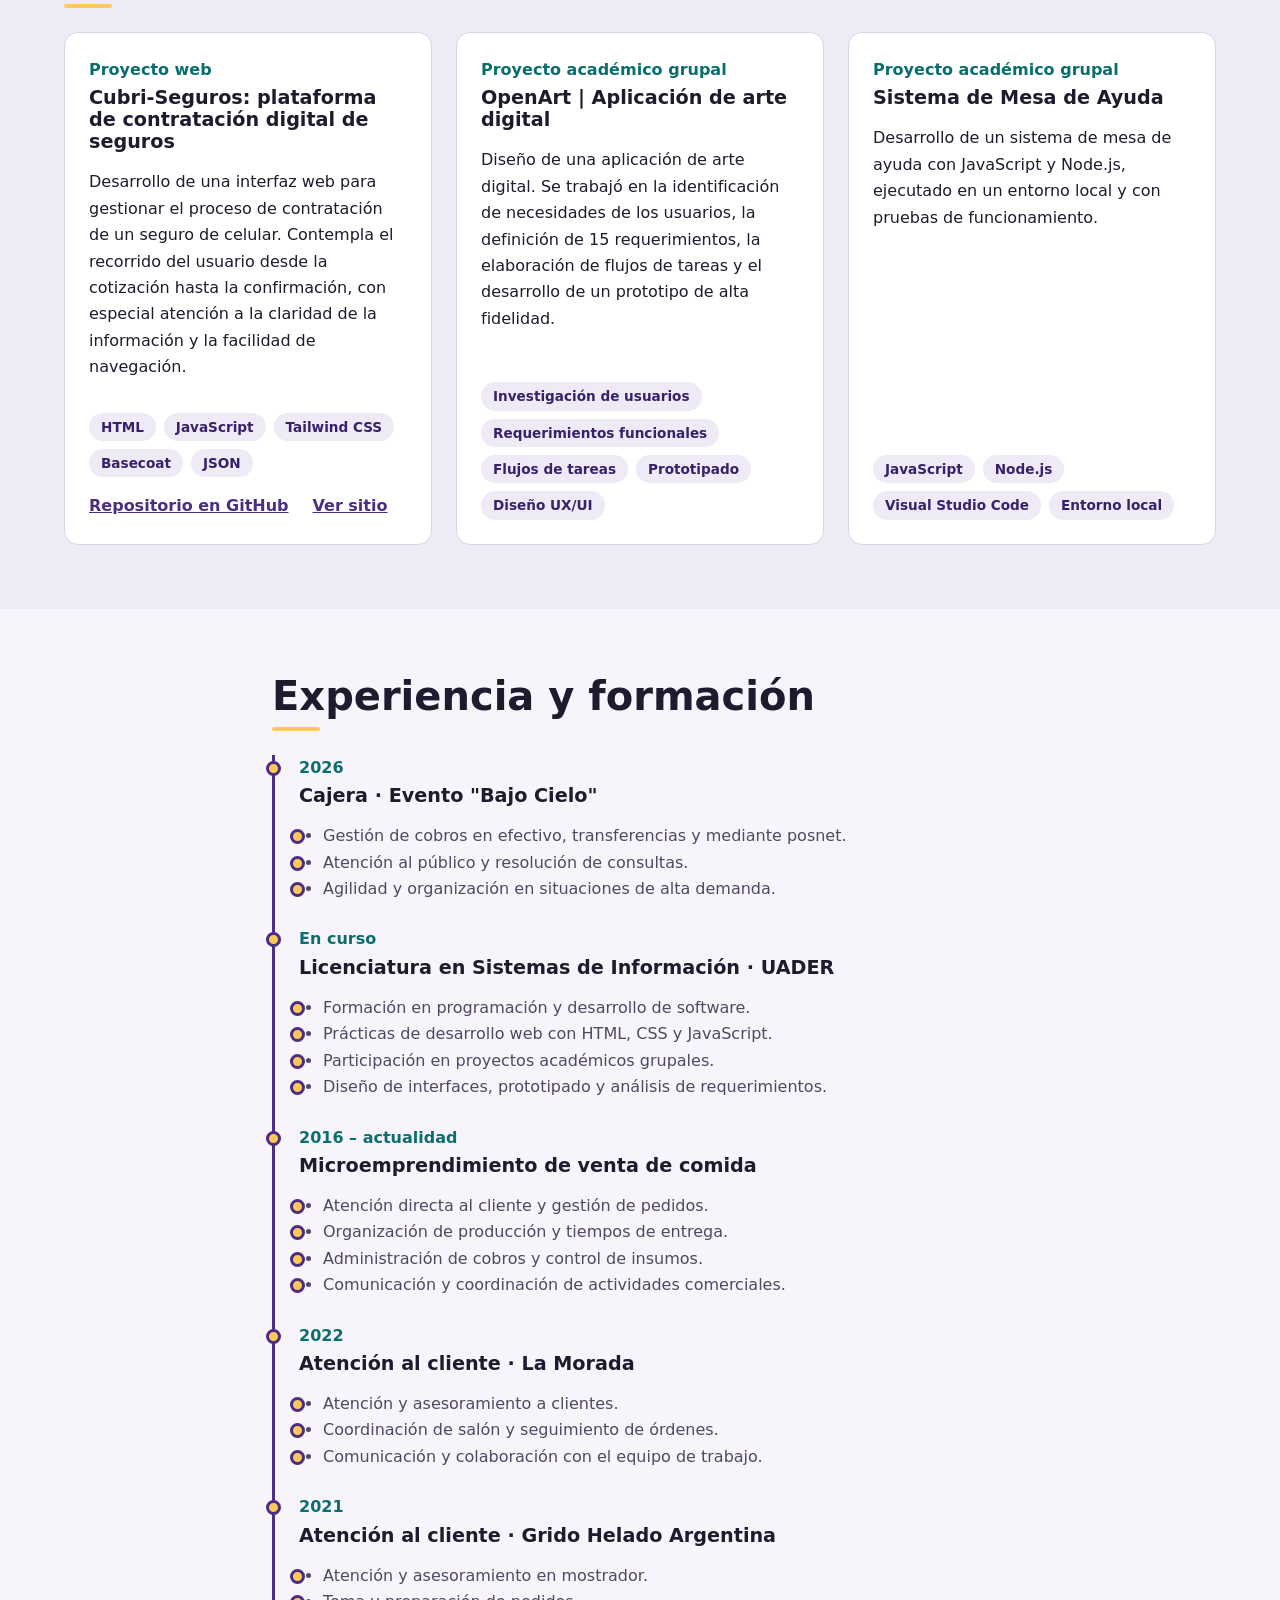
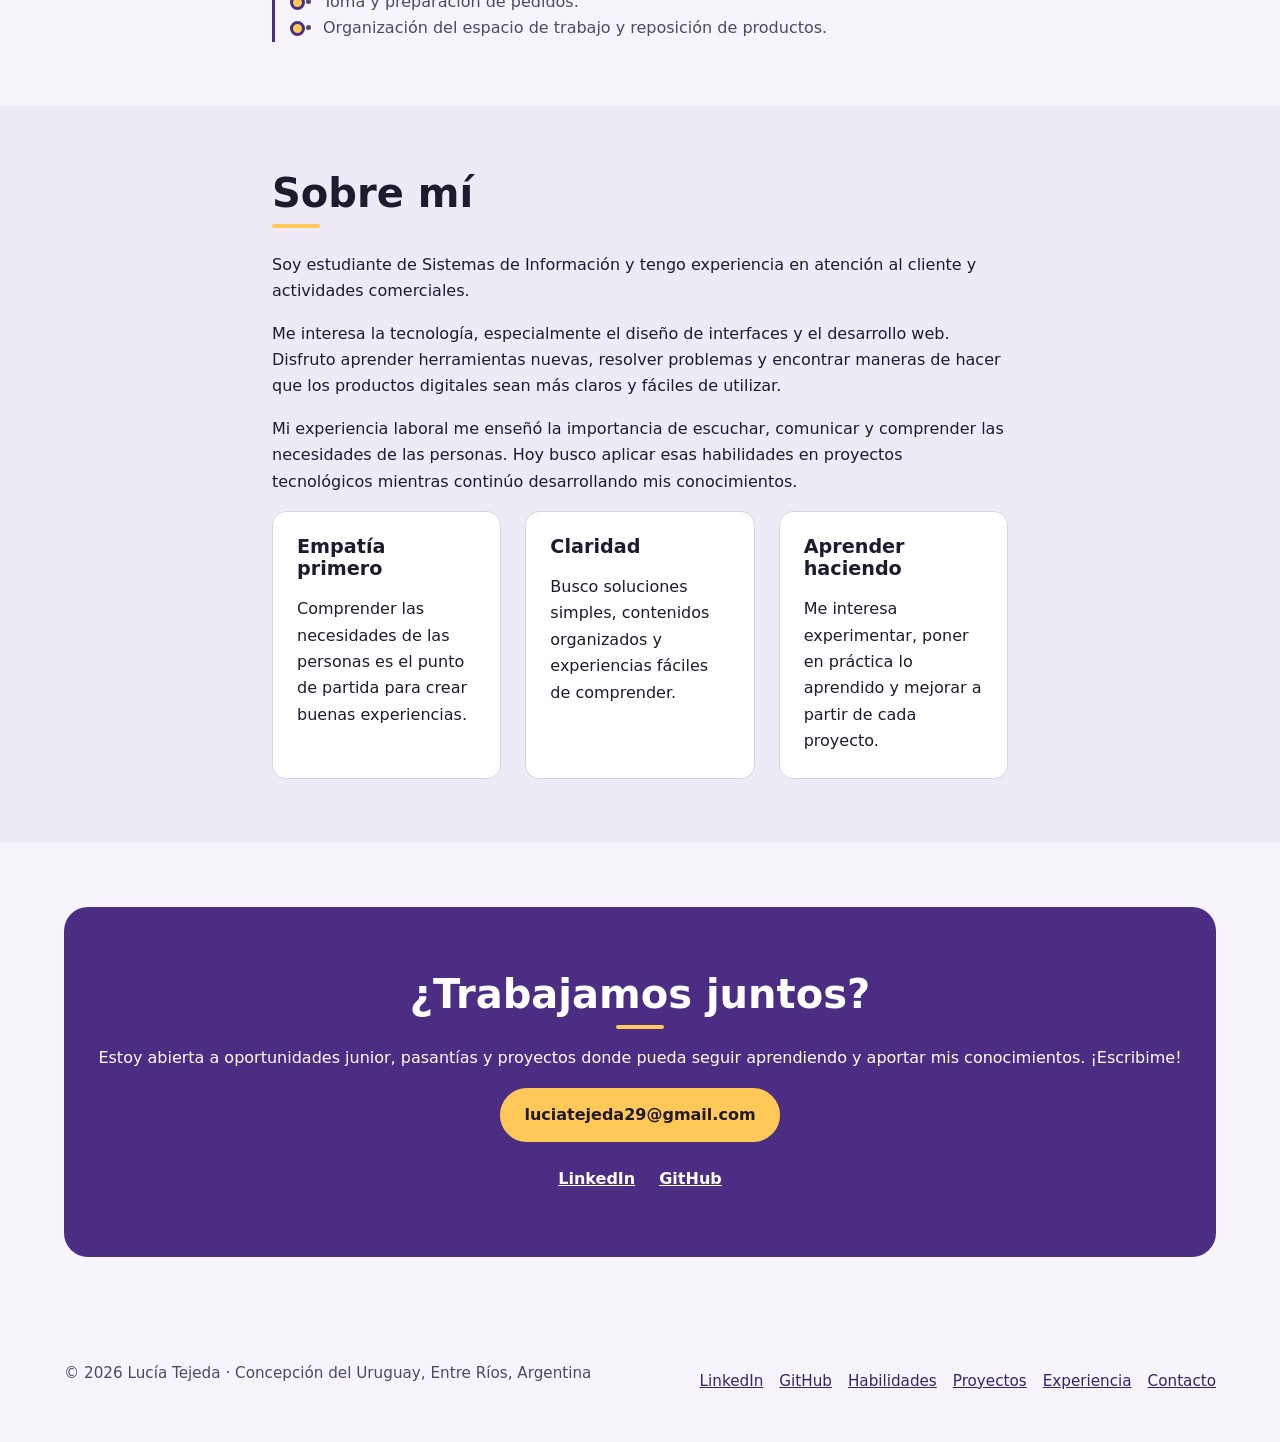
==== commit c920f646: "Renombra Skills a Habilidades en menú y pie según test de usabilidad" ====
--- a/index.html
+++ b/index.html
@@ -26,7 +26,7 @@
       </button>
       <nav id="menu" class="menu" aria-label="Principal">
         <ul>
-          <li><a href="#skills">Skills</a></li>
+          <li><a href="#habilidades</a></li>
           <li><a href="#proyectos">Proyectos</a></li>
           <li><a href="#experiencia">Experiencia</a></li>
           <li><a href="#sobre-mi">Sobre mí</a></li>
@@ -41,9 +41,10 @@
     <section id="inicio" class="hero">
       <div class="wrap hero-grid">
         <div>
-          <p class="badge"><span aria-hidden="true"></span>Disponible para pasantías y oportunidades junior</p>
+    
           <h1>Lucía Tejeda</h1>
           <p class="role">Estudiante de Sistemas de Información | UX/UI y desarrollo web</p>
+          <p class="badge"><span aria-hidden="true"></span>Disponible para pasantías y oportunidades junior</p>
           <p class="lead">Me interesa crear interfaces claras, funcionales y fáciles de usar. Combino mis conocimientos en diseño y desarrollo web con mi experiencia en atención al público para pensar soluciones desde la perspectiva de las personas.</p>
           <div class="actions">
             <a class="btn btn-primary" href="#proyectos">Ver proyectos</a>
@@ -66,7 +67,7 @@
       </div>
     </section>
 
-    <section id="skills" class="section">
+    <section id="habilidades" class="section">
       <div class="wrap">
         <h2>Habilidades y herramientas</h2>
         <div class="grid grid-4">
@@ -175,7 +176,7 @@
       <nav aria-label="Pie de página">
         <a href="https://www.linkedin.com/in/lucia-tejeda-38a52023b/" target="_blank" rel="noopener noreferrer">LinkedIn</a>
         <a href="https://github.com/luciatejeda29-prog" target="_blank" rel="noopener noreferrer">GitHub</a>
-        <a href="#skills">Skills</a><a href="#proyectos">Proyectos</a><a href="#experiencia">Experiencia</a><a href="#contacto">Contacto</a>
+        <a href="#habilidades">Habilidades</a><a href="#proyectos">Proyectos</a><a href="#experiencia">Experiencia</a><a href="#contacto">Contacto</a>
       </nav>
     </div>
   </footer>
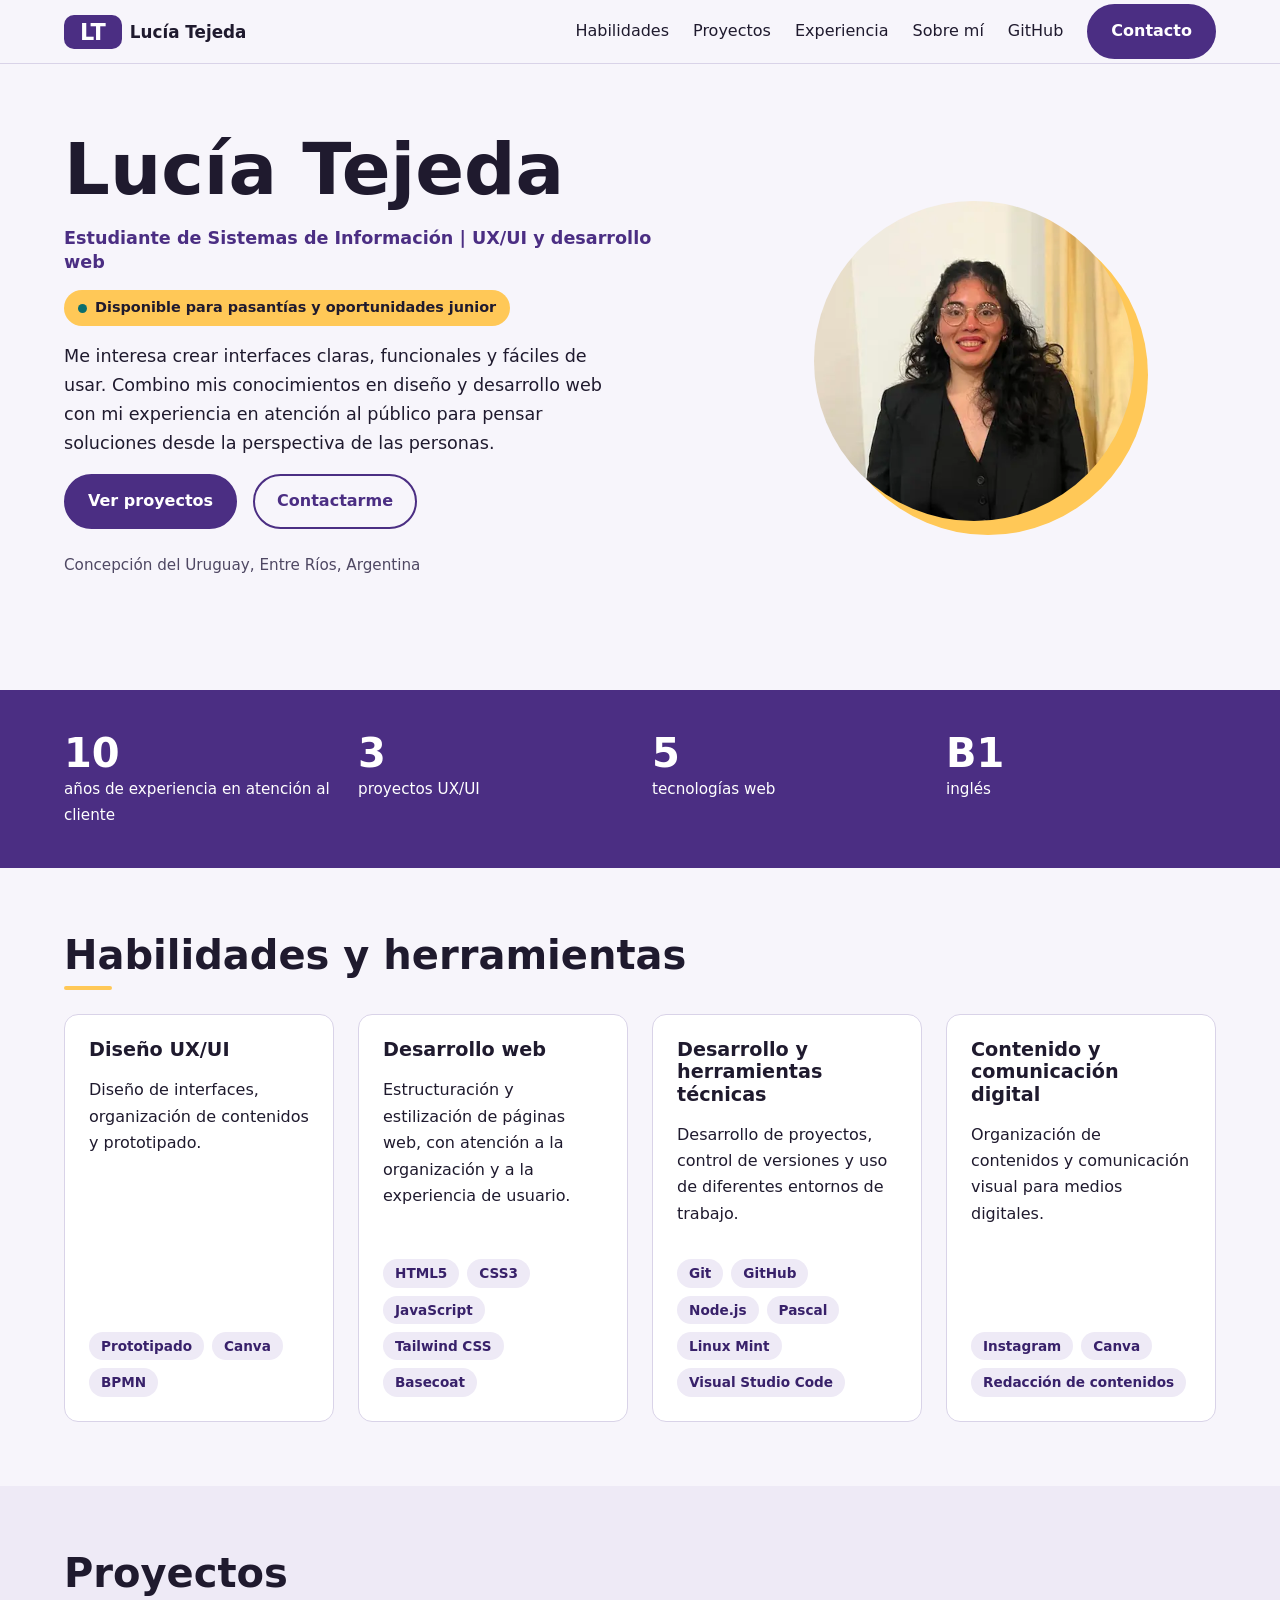
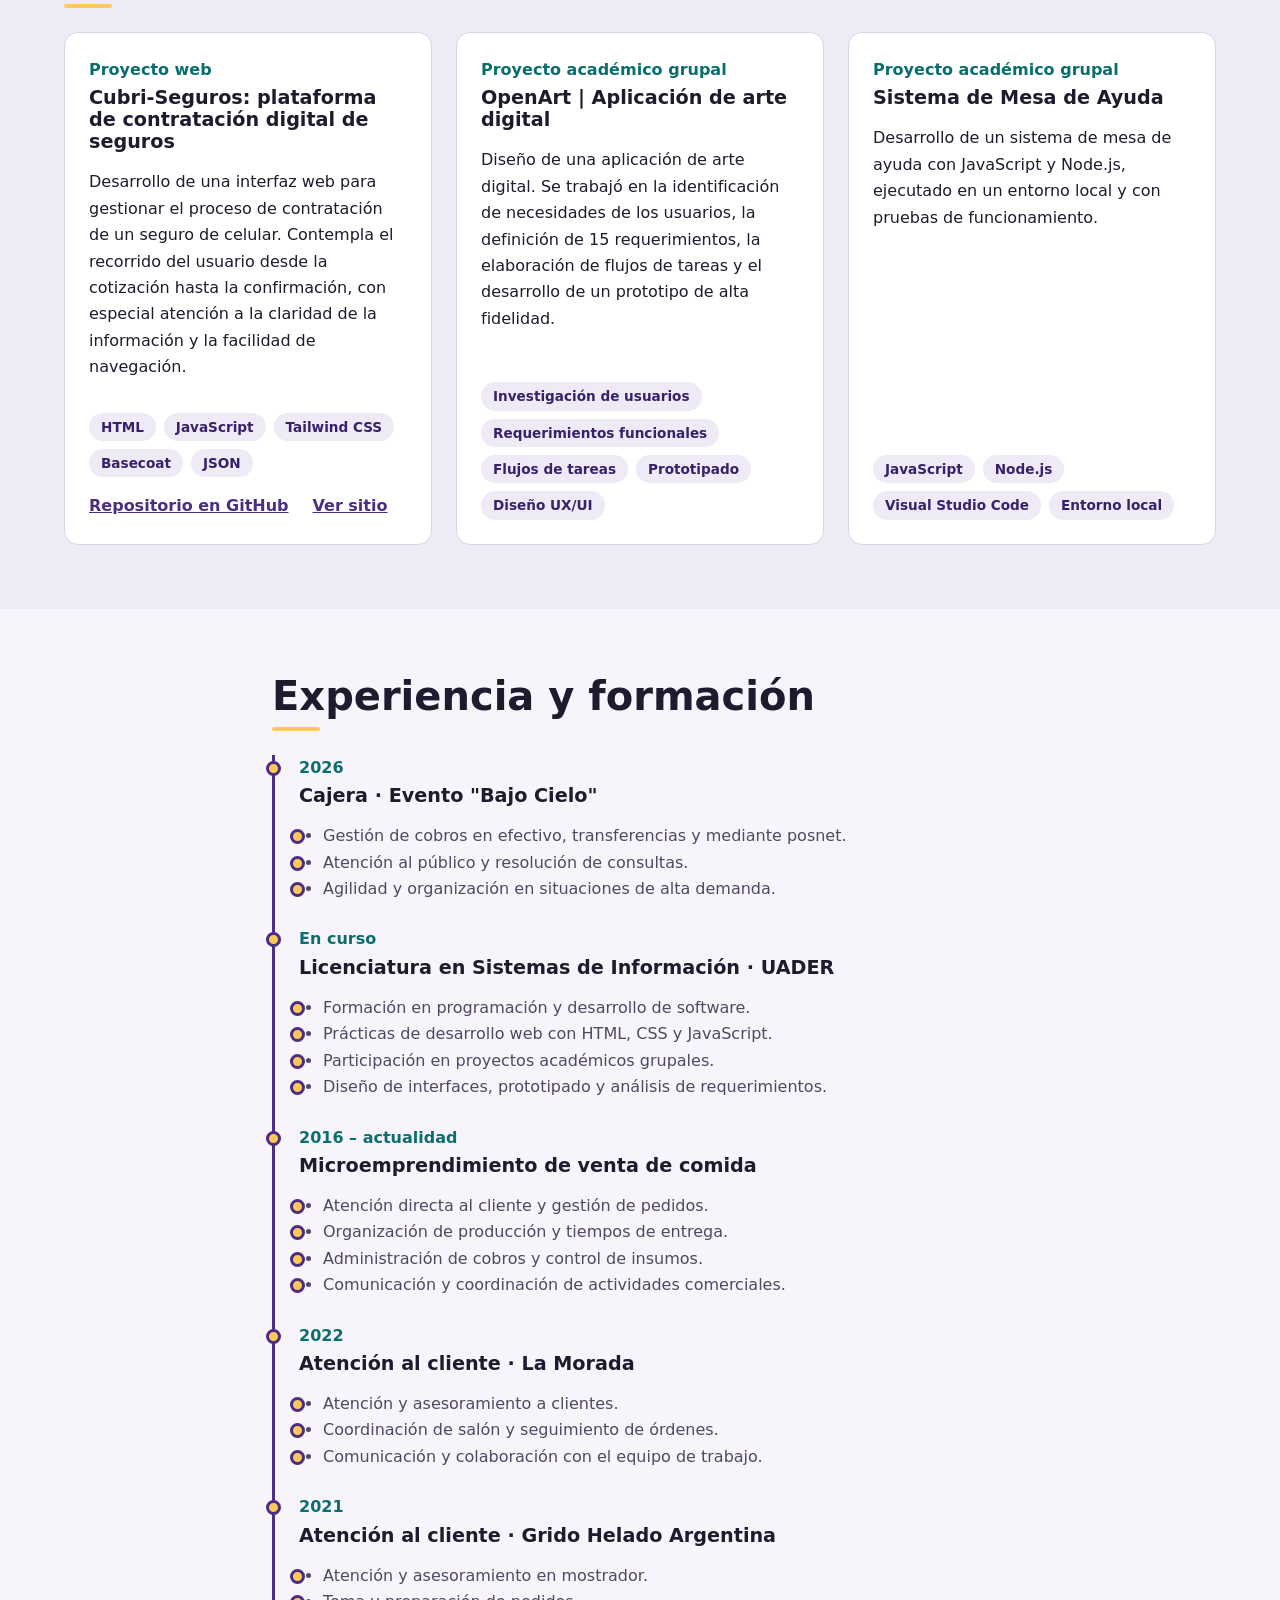
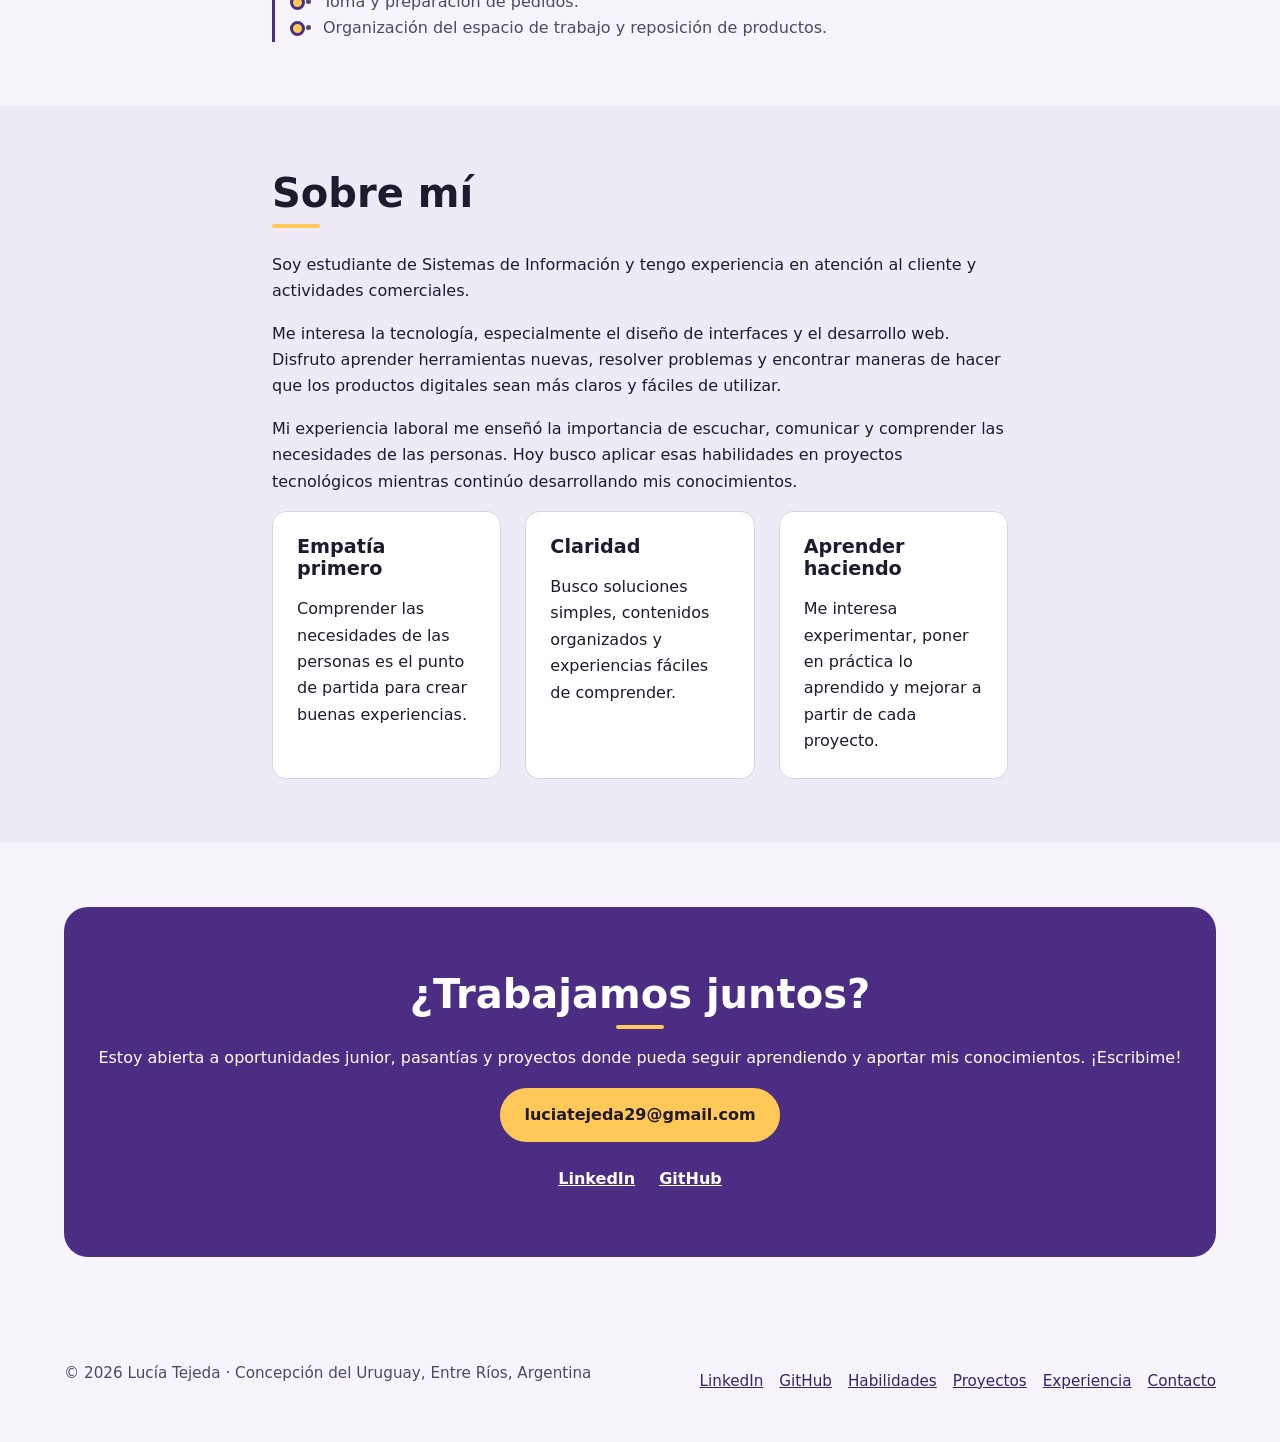
==== commit 05298f59: "Restaura favicon y agrega metadato og:image" ====
--- a/index.html
+++ b/index.html
@@ -8,7 +8,8 @@
   <meta name="theme-color" content="#4B2E83">
   <meta property="og:type" content="website">
   <meta property="og:title" content="Lucía Tejeda · UX/UI y desarrollo web">
-  <meta property="og:description" content="Estudiante de Sistemas de Información. Interfaces pensadas desde la perspectiva de las personas.">
+  <meta property="og:description" content="Portfolio de Lucía Tejeda, estudiante de Sistemas de Información. Interfaces claras, funcionales y fáciles de usar, con HTML, CSS y JavaScript.">
+  <meta property="og:image" content="https://luciatejeda29-prog.github.io/portfolio-lucia/assets/img/og-image.png">
   <link rel="icon" href="assets/favicon.svg" type="image/svg+xml">
   <link rel="preconnect" href="https://fonts.googleapis.com">
   <link rel="preconnect" href="https://fonts.gstatic.com" crossorigin>
@@ -26,7 +27,7 @@
       </button>
       <nav id="menu" class="menu" aria-label="Principal">
         <ul>
-          <li><a href="#habilidades</a></li>
+          <li><a href="#habilidades">Habilidades</a></li>
           <li><a href="#proyectos">Proyectos</a></li>
           <li><a href="#experiencia">Experiencia</a></li>
           <li><a href="#sobre-mi">Sobre mí</a></li>
